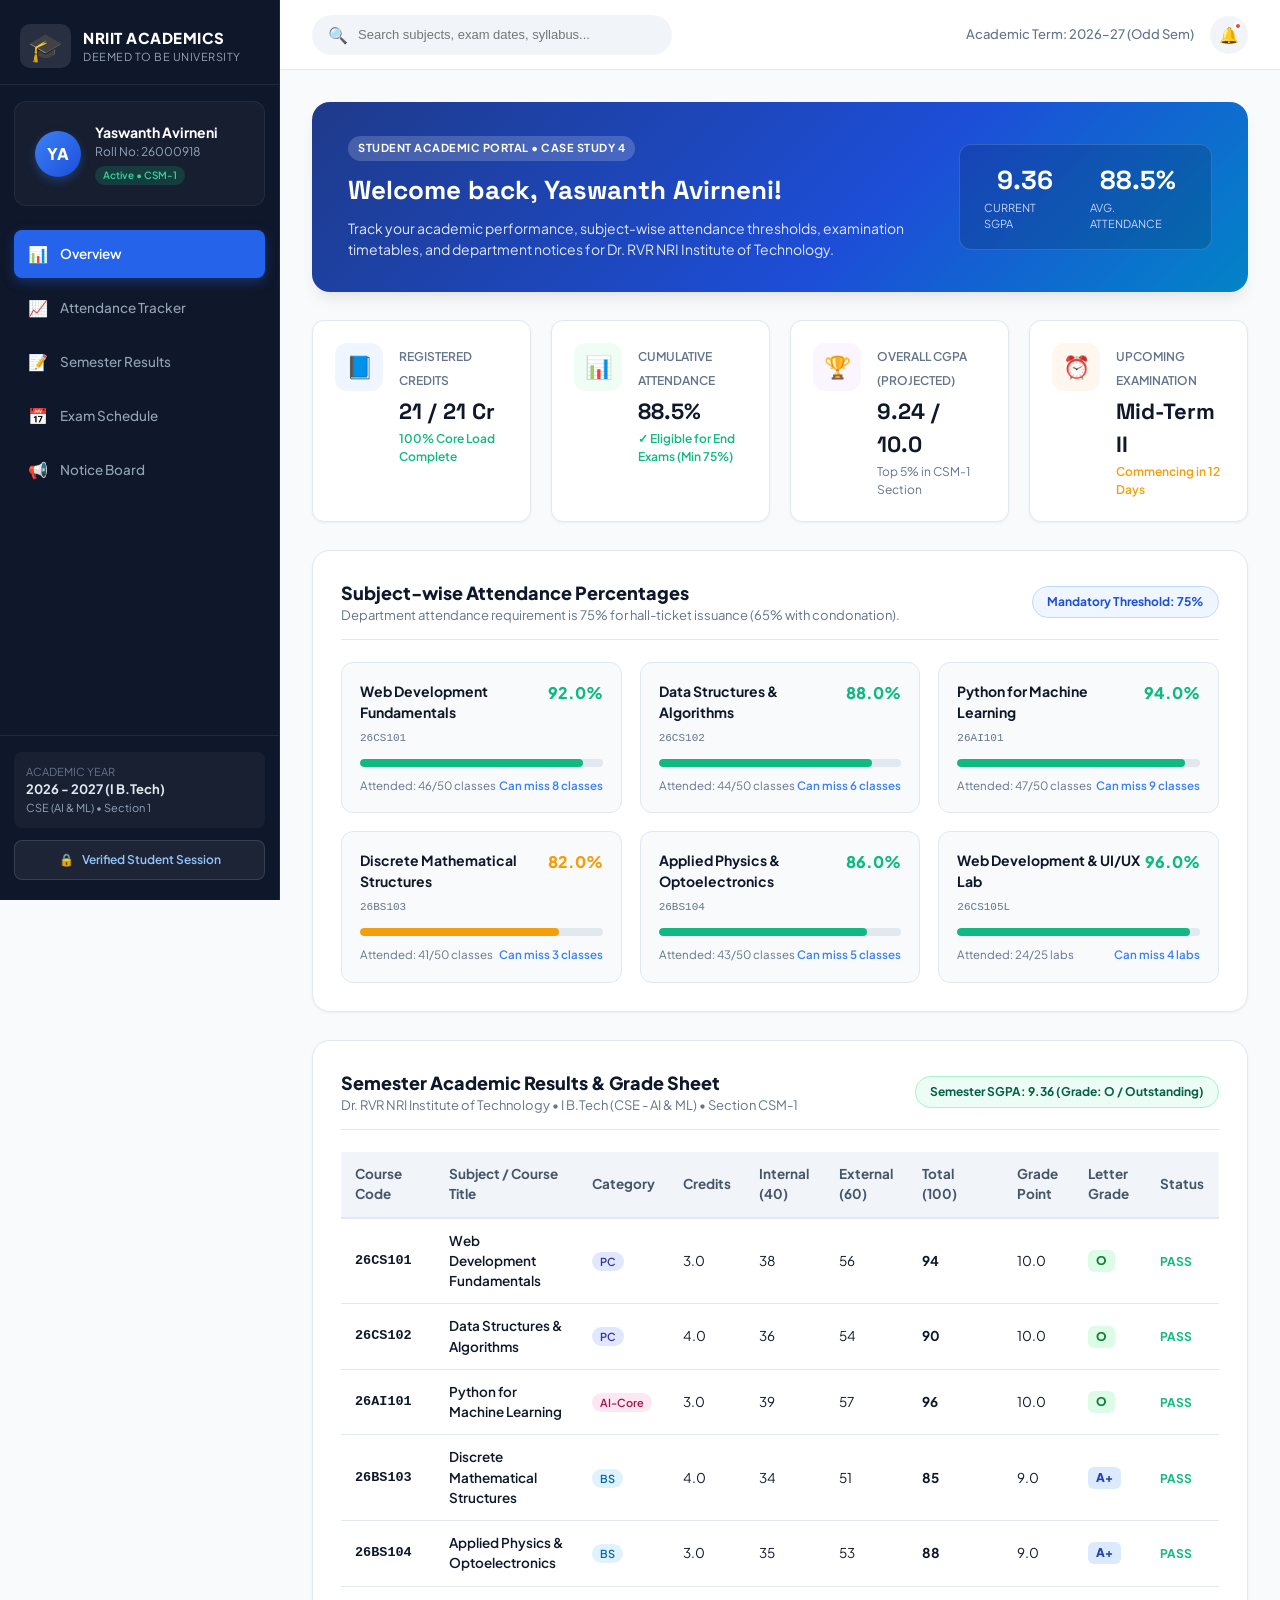
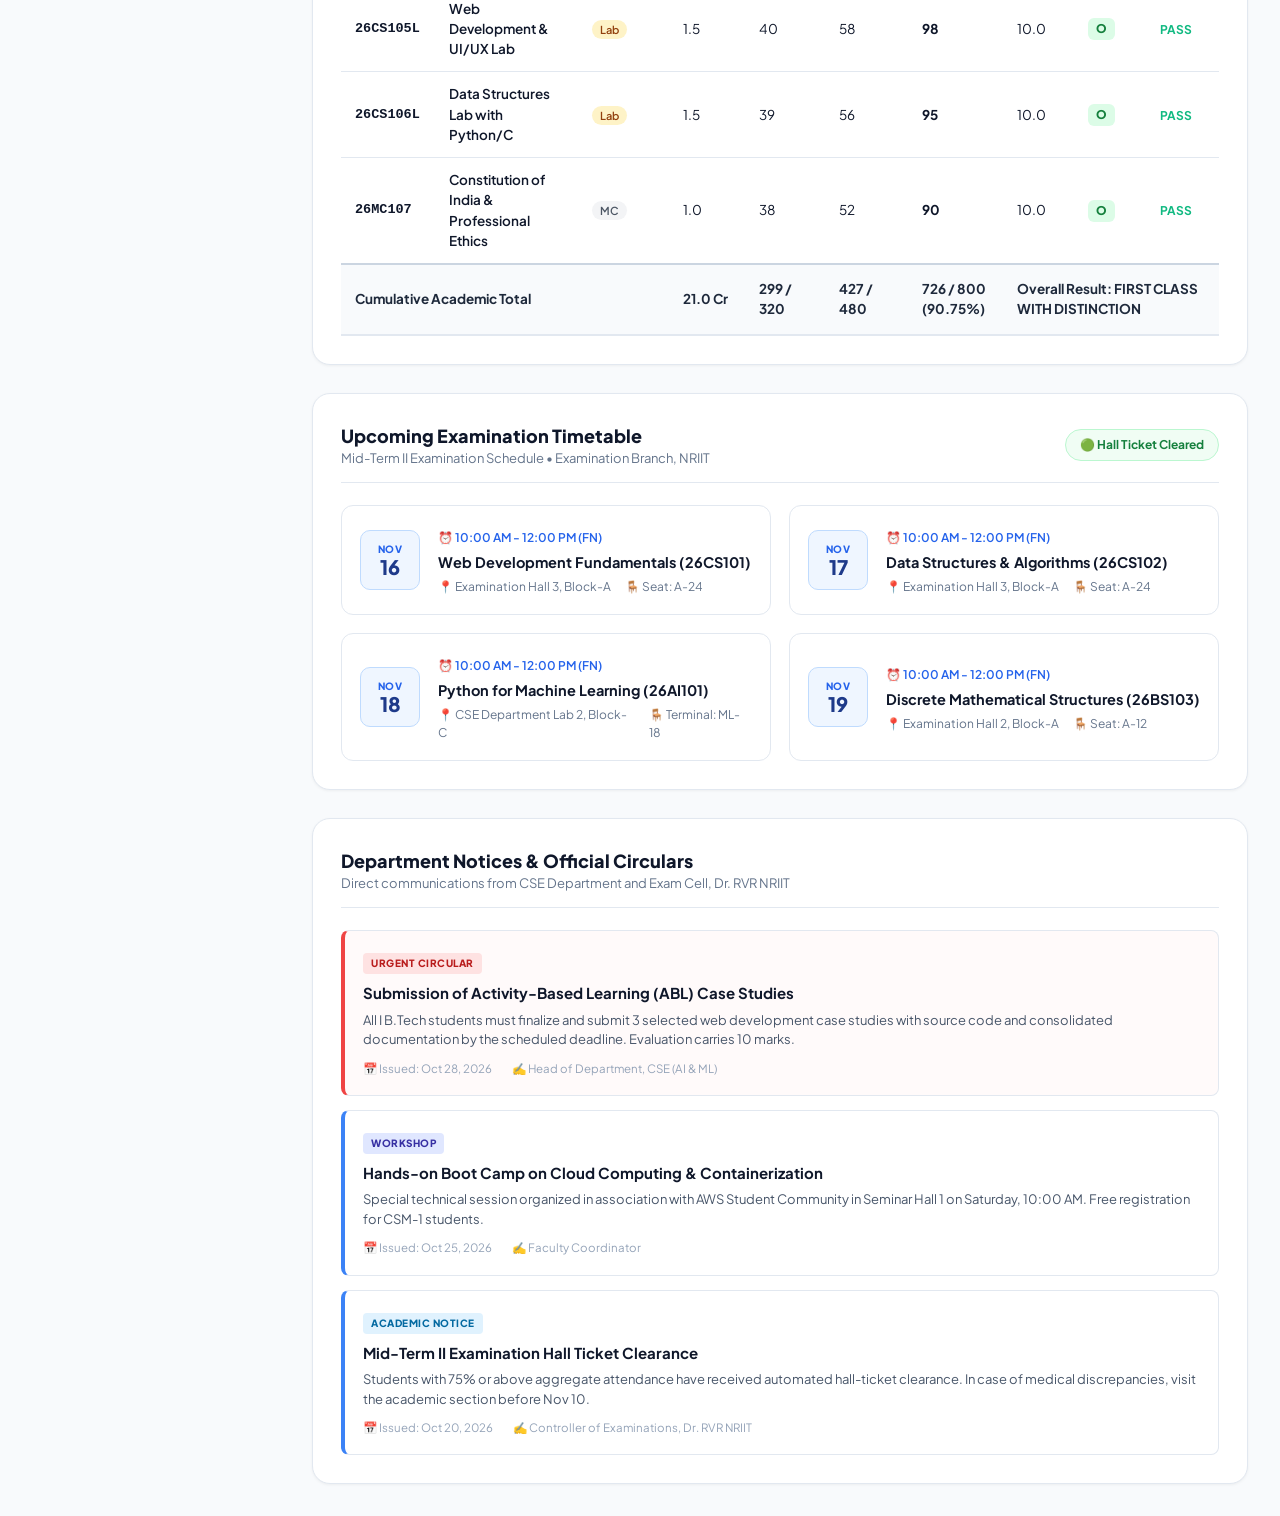
==== academic-dashboard/index.html @ 036560a7 "Complete Web Development ABL (Case Studies 4, 3, 11) in Pure HTML5 and CSS3 for Yaswanth Avirneni (2" ====
<!DOCTYPE html>
<html lang="en">
<head>
    <meta charset="UTF-8">
    <meta name="viewport" content="width=device-width, initial-scale=1.0">
    <title>Student Academic Dashboard - Dr. RVR NRIIT</title>
    <link rel="stylesheet" href="style.css">
    <link rel="preconnect" href="https://fonts.googleapis.com">
    <link rel="preconnect" href="https://fonts.gstatic.com" crossorigin>
    <link href="https://fonts.googleapis.com/css2?family=Plus+Jakarta+Sans:wght@400;500;600;700;800&family=Space+Grotesk:wght@600;700&display=swap" rel="stylesheet">
</head>
<body>
    <div class="app-layout">
        <!-- Sidebar Navigation -->
        <aside class="sidebar">
            <div class="sidebar-header">
                <div class="college-badge">
                    <span class="badge-icon">🎓</span>
                    <div>
                        <h2>NRIIT ACADEMICS</h2>
                        <p class="subtitle">Deemed to be University</p>
                    </div>
                </div>
            </div>

            <div class="user-profile-card">
                <div class="avatar">YA</div>
                <div class="user-meta">
                    <h3 class="student-name">Yaswanth Avirneni</h3>
                    <p class="roll-number">Roll No: 26000918</p>
                    <span class="status-pill">Active • CSM-1</span>
                </div>
            </div>

            <nav class="nav-menu">
                <a href="#overview" class="nav-item active" data-target="overview">
                    <span class="icon">📊</span> Overview
                </a>
                <a href="#attendance" class="nav-item" data-target="attendance">
                    <span class="icon">📈</span> Attendance Tracker
                </a>
                <a href="#results" class="nav-item" data-target="results">
                    <span class="icon">📝</span> Semester Results
                </a>
                <a href="#exams" class="nav-item" data-target="exams">
                    <span class="icon">📅</span> Exam Schedule
                </a>
                <a href="#announcements" class="nav-item" data-target="announcements">
                    <span class="icon">📢</span> Notice Board
                </a>
            </nav>

            <div class="sidebar-footer">
                <div class="academic-year-card">
                    <p class="label">Academic Year</p>
                    <p class="year">2026 - 2027 (I B.Tech)</p>
                    <p class="branch">CSE (AI & ML) • Section 1</p>
                </div>
                <div class="session-badge">
                    <span>🔒</span> Verified Student Session
                </div>
            </div>
        </aside>

        <!-- Main Content Area -->
        <main class="main-content">
            <!-- Top App Bar -->
            <header class="top-bar">
                <div class="search-box">
                    <span class="search-icon">🔍</span>
                    <input type="text" placeholder="Search subjects, exam dates, syllabus...">
                </div>
                <div class="top-bar-actions">
                    <div class="datetime-indicator">Academic Term: 2026–27 (Odd Sem)</div>
                    <div class="notification-trigger">
                        🔔<span class="notify-dot"></span>
                    </div>
                </div>
            </header>

            <div class="content-scrollable">
                <!-- Welcome Banner -->
                <section class="welcome-banner" id="overview">
                    <div class="banner-text">
                        <span class="tag">Student Academic Portal • Case Study 4</span>
                        <h1>Welcome back, Yaswanth Avirneni!</h1>
                        <p>Track your academic performance, subject-wise attendance thresholds, examination timetables, and department notices for Dr. RVR NRI Institute of Technology.</p>
                    </div>
                    <div class="banner-quick-info">
                        <div class="metric">
                            <span class="val">9.36</span>
                            <span class="lbl">Current SGPA</span>
                        </div>
                        <div class="metric">
                            <span class="val">88.5%</span>
                            <span class="lbl">Avg. Attendance</span>
                        </div>
                    </div>
                </section>

                <!-- Key Metrics Cards -->
                <section class="kpi-grid">
                    <div class="kpi-card">
                        <div class="kpi-icon blue">📘</div>
                        <div class="kpi-body">
                            <span class="kpi-label">Registered Credits</span>
                            <h3>21 / 21 Cr</h3>
                            <p class="kpi-sub positive">100% Core Load Complete</p>
                        </div>
                    </div>

                    <div class="kpi-card">
                        <div class="kpi-icon green">📊</div>
                        <div class="kpi-body">
                            <span class="kpi-label">Cumulative Attendance</span>
                            <h3>88.5%</h3>
                            <p class="kpi-sub positive">✓ Eligible for End Exams (Min 75%)</p>
                        </div>
                    </div>

                    <div class="kpi-card">
                        <div class="kpi-icon purple">🏆</div>
                        <div class="kpi-body">
                            <span class="kpi-label">Overall CGPA (Projected)</span>
                            <h3>9.24 / 10.0</h3>
                            <p class="kpi-sub">Top 5% in CSM-1 Section</p>
                        </div>
                    </div>

                    <div class="kpi-card">
                        <div class="kpi-icon orange">⏰</div>
                        <div class="kpi-body">
                            <span class="kpi-label">Upcoming Examination</span>
                            <h3>Mid-Term II</h3>
                            <p class="kpi-sub warning">Commencing in 12 Days</p>
                        </div>
                    </div>
                </section>

                <!-- Attendance Tracker Section -->
                <section class="dashboard-section" id="attendance">
                    <div class="section-header">
                        <div>
                            <h2>Subject-wise Attendance Percentages</h2>
                            <p class="section-desc">Department attendance requirement is 75% for hall-ticket issuance (65% with condonation).</p>
                        </div>
                        <span class="threshold-badge">Mandatory Threshold: 75%</span>
                    </div>

                    <div class="attendance-grid">
                        <div class="attendance-card">
                            <div class="subj-head">
                                <div>
                                    <h4>Web Development Fundamentals</h4>
                                    <span class="code">26CS101</span>
                                </div>
                                <span class="percentage safe">92.0%</span>
                            </div>
                            <div class="progress-bar-bg">
                                <div class="progress-fill safe" style="width: 92%;"></div>
                            </div>
                            <div class="stat-row">
                                <span>Attended: 46/50 classes</span>
                                <span class="classes-margin">Can miss 8 classes</span>
                            </div>
                        </div>

                        <div class="attendance-card">
                            <div class="subj-head">
                                <div>
                                    <h4>Data Structures & Algorithms</h4>
                                    <span class="code">26CS102</span>
                                </div>
                                <span class="percentage safe">88.0%</span>
                            </div>
                            <div class="progress-bar-bg">
                                <div class="progress-fill safe" style="width: 88%;"></div>
                            </div>
                            <div class="stat-row">
                                <span>Attended: 44/50 classes</span>
                                <span class="classes-margin">Can miss 6 classes</span>
                            </div>
                        </div>

                        <div class="attendance-card">
                            <div class="subj-head">
                                <div>
                                    <h4>Python for Machine Learning</h4>
                                    <span class="code">26AI101</span>
                                </div>
                                <span class="percentage safe">94.0%</span>
                            </div>
                            <div class="progress-bar-bg">
                                <div class="progress-fill safe" style="width: 94%;"></div>
                            </div>
                            <div class="stat-row">
                                <span>Attended: 47/50 classes</span>
                                <span class="classes-margin">Can miss 9 classes</span>
                            </div>
                        </div>

                        <div class="attendance-card">
                            <div class="subj-head">
                                <div>
                                    <h4>Discrete Mathematical Structures</h4>
                                    <span class="code">26BS103</span>
                                </div>
                                <span class="percentage warning">82.0%</span>
                            </div>
                            <div class="progress-bar-bg">
                                <div class="progress-fill warning" style="width: 82%;"></div>
                            </div>
                            <div class="stat-row">
                                <span>Attended: 41/50 classes</span>
                                <span class="classes-margin">Can miss 3 classes</span>
                            </div>
                        </div>

                        <div class="attendance-card">
                            <div class="subj-head">
                                <div>
                                    <h4>Applied Physics & Optoelectronics</h4>
                                    <span class="code">26BS104</span>
                                </div>
                                <span class="percentage safe">86.0%</span>
                            </div>
                            <div class="progress-bar-bg">
                                <div class="progress-fill safe" style="width: 86%;"></div>
                            </div>
                            <div class="stat-row">
                                <span>Attended: 43/50 classes</span>
                                <span class="classes-margin">Can miss 5 classes</span>
                            </div>
                        </div>

                        <div class="attendance-card">
                            <div class="subj-head">
                                <div>
                                    <h4>Web Development & UI/UX Lab</h4>
                                    <span class="code">26CS105L</span>
                                </div>
                                <span class="percentage safe">96.0%</span>
                            </div>
                            <div class="progress-bar-bg">
                                <div class="progress-fill safe" style="width: 96%;"></div>
                            </div>
                            <div class="stat-row">
                                <span>Attended: 24/25 labs</span>
                                <span class="classes-margin">Can miss 4 labs</span>
                            </div>
                        </div>
                    </div>
                </section>

                <!-- Semester Results Table Section -->
                <section class="dashboard-section" id="results">
                    <div class="section-header">
                        <div>
                            <h2>Semester Academic Results & Grade Sheet</h2>
                            <p class="section-desc">Dr. RVR NRI Institute of Technology • I B.Tech (CSE - AI & ML) • Section CSM-1</p>
                        </div>
                        <div class="sgpa-badge">
                            Semester SGPA: <strong>9.36</strong> (Grade: O / Outstanding)
                        </div>
                    </div>

                    <div class="table-container">
                        <table class="results-table">
                            <thead>
                                <tr>
                                    <th>Course Code</th>
                                    <th>Subject / Course Title</th>
                                    <th>Category</th>
                                    <th>Credits</th>
                                    <th>Internal (40)</th>
                                    <th>External (60)</th>
                                    <th>Total (100)</th>
                                    <th>Grade Point</th>
                                    <th>Letter Grade</th>
                                    <th>Status</th>
                                </tr>
                            </thead>
                            <tbody>
                                <tr>
                                    <td class="code-cell">26CS101</td>
                                    <td class="title-cell">Web Development Fundamentals</td>
                                    <td><span class="pill core">PC</span></td>
                                    <td>3.0</td>
                                    <td>38</td>
                                    <td>56</td>
                                    <td><strong>94</strong></td>
                                    <td>10.0</td>
                                    <td><span class="grade-pill grade-o">O</span></td>
                                    <td><span class="status-pass">PASS</span></td>
                                </tr>
                                <tr>
                                    <td class="code-cell">26CS102</td>
                                    <td class="title-cell">Data Structures & Algorithms</td>
                                    <td><span class="pill core">PC</span></td>
                                    <td>4.0</td>
                                    <td>36</td>
                                    <td>54</td>
                                    <td><strong>90</strong></td>
                                    <td>10.0</td>
                                    <td><span class="grade-pill grade-o">O</span></td>
                                    <td><span class="status-pass">PASS</span></td>
                                </tr>
                                <tr>
                                    <td class="code-cell">26AI101</td>
                                    <td class="title-cell">Python for Machine Learning</td>
                                    <td><span class="pill ai">AI-Core</span></td>
                                    <td>3.0</td>
                                    <td>39</td>
                                    <td>57</td>
                                    <td><strong>96</strong></td>
                                    <td>10.0</td>
                                    <td><span class="grade-pill grade-o">O</span></td>
                                    <td><span class="status-pass">PASS</span></td>
                                </tr>
                                <tr>
                                    <td class="code-cell">26BS103</td>
                                    <td class="title-cell">Discrete Mathematical Structures</td>
                                    <td><span class="pill bs">BS</span></td>
                                    <td>4.0</td>
                                    <td>34</td>
                                    <td>51</td>
                                    <td><strong>85</strong></td>
                                    <td>9.0</td>
                                    <td><span class="grade-pill grade-ap">A+</span></td>
                                    <td><span class="status-pass">PASS</span></td>
                                </tr>
                                <tr>
                                    <td class="code-cell">26BS104</td>
                                    <td class="title-cell">Applied Physics & Optoelectronics</td>
                                    <td><span class="pill bs">BS</span></td>
                                    <td>3.0</td>
                                    <td>35</td>
                                    <td>53</td>
                                    <td><strong>88</strong></td>
                                    <td>9.0</td>
                                    <td><span class="grade-pill grade-ap">A+</span></td>
                                    <td><span class="status-pass">PASS</span></td>
                                </tr>
                                <tr>
                                    <td class="code-cell">26CS105L</td>
                                    <td class="title-cell">Web Development & UI/UX Lab</td>
                                    <td><span class="pill lab">Lab</span></td>
                                    <td>1.5</td>
                                    <td>40</td>
                                    <td>58</td>
                                    <td><strong>98</strong></td>
                                    <td>10.0</td>
                                    <td><span class="grade-pill grade-o">O</span></td>
                                    <td><span class="status-pass">PASS</span></td>
                                </tr>
                                <tr>
                                    <td class="code-cell">26CS106L</td>
                                    <td class="title-cell">Data Structures Lab with Python/C</td>
                                    <td><span class="pill lab">Lab</span></td>
                                    <td>1.5</td>
                                    <td>39</td>
                                    <td>56</td>
                                    <td><strong>95</strong></td>
                                    <td>10.0</td>
                                    <td><span class="grade-pill grade-o">O</span></td>
                                    <td><span class="status-pass">PASS</span></td>
                                </tr>
                                <tr>
                                    <td class="code-cell">26MC107</td>
                                    <td class="title-cell">Constitution of India & Professional Ethics</td>
                                    <td><span class="pill mc">MC</span></td>
                                    <td>1.0</td>
                                    <td>38</td>
                                    <td>52</td>
                                    <td><strong>90</strong></td>
                                    <td>10.0</td>
                                    <td><span class="grade-pill grade-o">O</span></td>
                                    <td><span class="status-pass">PASS</span></td>
                                </tr>
                            </tbody>
                            <tfoot>
                                <tr>
                                    <th colspan="3">Cumulative Academic Total</th>
                                    <th>21.0 Cr</th>
                                    <th>299 / 320</th>
                                    <th>427 / 480</th>
                                    <th>726 / 800 (90.75%)</th>
                                    <th colspan="3">Overall Result: FIRST CLASS WITH DISTINCTION</th>
                                </tr>
                            </tfoot>
                        </table>
                    </div>
                </section>

                <!-- Examination Timetable Schedule -->
                <section class="dashboard-section" id="exams">
                    <div class="section-header">
                        <div>
                            <h2>Upcoming Examination Timetable</h2>
                            <p class="section-desc">Mid-Term II Examination Schedule • Examination Branch, NRIIT</p>
                        </div>
                        <span class="exam-status-badge">🟢 Hall Ticket Cleared</span>
                    </div>

                    <div class="exam-cards-grid">
                        <div class="exam-card">
                            <div class="exam-date-badge">
                                <span class="month">NOV</span>
                                <span class="day">16</span>
                            </div>
                            <div class="exam-details">
                                <span class="time-slot">⏰ 10:00 AM - 12:00 PM (FN)</span>
                                <h4>Web Development Fundamentals (26CS101)</h4>
                                <div class="exam-meta">
                                    <span>📍 Examination Hall 3, Block-A</span>
                                    <span>🪑 Seat: A-24</span>
                                </div>
                            </div>
                        </div>

                        <div class="exam-card">
                            <div class="exam-date-badge">
                                <span class="month">NOV</span>
                                <span class="day">17</span>
                            </div>
                            <div class="exam-details">
                                <span class="time-slot">⏰ 10:00 AM - 12:00 PM (FN)</span>
                                <h4>Data Structures & Algorithms (26CS102)</h4>
                                <div class="exam-meta">
                                    <span>📍 Examination Hall 3, Block-A</span>
                                    <span>🪑 Seat: A-24</span>
                                </div>
                            </div>
                        </div>

                        <div class="exam-card">
                            <div class="exam-date-badge">
                                <span class="month">NOV</span>
                                <span class="day">18</span>
                            </div>
                            <div class="exam-details">
                                <span class="time-slot">⏰ 10:00 AM - 12:00 PM (FN)</span>
                                <h4>Python for Machine Learning (26AI101)</h4>
                                <div class="exam-meta">
                                    <span>📍 CSE Department Lab 2, Block-C</span>
                                    <span>🪑 Terminal: ML-18</span>
                                </div>
                            </div>
                        </div>

                        <div class="exam-card">
                            <div class="exam-date-badge">
                                <span class="month">NOV</span>
                                <span class="day">19</span>
                            </div>
                            <div class="exam-details">
                                <span class="time-slot">⏰ 10:00 AM - 12:00 PM (FN)</span>
                                <h4>Discrete Mathematical Structures (26BS103)</h4>
                                <div class="exam-meta">
                                    <span>📍 Examination Hall 2, Block-A</span>
                                    <span>🪑 Seat: A-12</span>
                                </div>
                            </div>
                        </div>
                    </div>
                </section>

                <!-- Institutional Notice Board / Announcements -->
                <section class="dashboard-section" id="announcements">
                    <div class="section-header">
                        <div>
                            <h2>Department Notices & Official Circulars</h2>
                            <p class="section-desc">Direct communications from CSE Department and Exam Cell, Dr. RVR NRIIT</p>
                        </div>
                    </div>

                    <div class="announcements-container">
                        <article class="notice-card priority-high">
                            <div class="notice-badge urgent">URGENT CIRCULAR</div>
                            <h3>Submission of Activity-Based Learning (ABL) Case Studies</h3>
                            <p>All I B.Tech students must finalize and submit 3 selected web development case studies with source code and consolidated documentation by the scheduled deadline. Evaluation carries 10 marks.</p>
                            <div class="notice-meta">
                                <span>📅 Issued: Oct 28, 2026</span>
                                <span>✍️ Head of Department, CSE (AI & ML)</span>
                            </div>
                        </article>

                        <article class="notice-card">
                            <div class="notice-badge event">WORKSHOP</div>
                            <h3>Hands-on Boot Camp on Cloud Computing & Containerization</h3>
                            <p>Special technical session organized in association with AWS Student Community in Seminar Hall 1 on Saturday, 10:00 AM. Free registration for CSM-1 students.</p>
                            <div class="notice-meta">
                                <span>📅 Issued: Oct 25, 2026</span>
                                <span>✍️ Faculty Coordinator</span>
                            </div>
                        </article>

                        <article class="notice-card">
                            <div class="notice-badge academic">ACADEMIC NOTICE</div>
                            <h3>Mid-Term II Examination Hall Ticket Clearance</h3>
                            <p>Students with 75% or above aggregate attendance have received automated hall-ticket clearance. In case of medical discrepancies, visit the academic section before Nov 10.</p>
                            <div class="notice-meta">
                                <span>📅 Issued: Oct 20, 2026</span>
                                <span>✍️ Controller of Examinations, Dr. RVR NRIIT</span>
                            </div>
                        </article>
                    </div>
                </section>
            </div>
        </main>
    </div>
</body>
</html>
---- academic-dashboard/style.css ----
:root {
    --primary: #1e3a8a;
    --primary-light: #3b82f6;
    --primary-dark: #0f172a;
    --accent: #0284c7;
    --bg-page: #f8fafc;
    --bg-card: #ffffff;
    --text-main: #0f172a;
    --text-muted: #64748b;
    --text-light: #94a3b8;
    --border: #e2e8f0;
    --success: #10b981;
    --success-bg: #ecfdf5;
    --warning: #f59e0b;
    --warning-bg: #fffbeb;
    --danger: #ef4444;
    --sidebar-w: 280px;
    --radius-sm: 8px;
    --radius-md: 12px;
    --radius-lg: 18px;
    --shadow-sm: 0 1px 3px rgba(0,0,0,0.05);
    --shadow-md: 0 4px 6px -1px rgba(0,0,0,0.07), 0 2px 4px -2px rgba(0,0,0,0.05);
    --shadow-lg: 0 10px 15px -3px rgba(0,0,0,0.08), 0 4px 6px -4px rgba(0,0,0,0.04);
}

* {
    margin: 0;
    padding: 0;
    box-sizing: border-box;
}

html {
    scroll-behavior: smooth;
}

body {
    font-family: 'Plus Jakarta Sans', -apple-system, BlinkMacSystemFont, 'Segoe UI', Roboto, sans-serif;
    background-color: var(--bg-page);
    color: var(--text-main);
    line-height: 1.5;
    -webkit-font-smoothing: antialiased;
}

/* App Layout */
.app-layout {
    display: flex;
    min-height: 100vh;
}

/* Sidebar */
.sidebar {
    width: var(--sidebar-w);
    background: #0f172a;
    color: #ffffff;
    display: flex;
    flex-direction: column;
    position: fixed;
    top: 0;
    bottom: 0;
    left: 0;
    z-index: 100;
    overflow-y: auto;
    border-right: 1px solid #1e293b;
}

.sidebar-header {
    padding: 24px 20px 16px;
    border-bottom: 1px solid rgba(255,255,255,0.08);
}

.college-badge {
    display: flex;
    align-items: center;
    gap: 12px;
}

.badge-icon {
    font-size: 28px;
    background: rgba(255,255,255,0.1);
    padding: 8px;
    border-radius: 10px;
    line-height: 1;
}

.college-badge h2 {
    font-size: 15px;
    font-weight: 800;
    letter-spacing: 0.5px;
    color: #ffffff;
}

.college-badge .subtitle {
    font-size: 11px;
    color: #94a3b8;
    text-transform: uppercase;
    letter-spacing: 0.5px;
}

/* Profile in Sidebar */
.user-profile-card {
    padding: 20px;
    display: flex;
    align-items: center;
    gap: 14px;
    background: rgba(255,255,255,0.03);
    margin: 16px 14px;
    border-radius: var(--radius-md);
    border: 1px solid rgba(255,255,255,0.06);
}

.user-profile-card .avatar {
    width: 46px;
    height: 46px;
    border-radius: 50%;
    background: linear-gradient(135deg, #3b82f6, #1d4ed8);
    display: flex;
    align-items: center;
    justify-content: center;
    font-weight: 800;
    font-size: 16px;
    color: #ffffff;
    box-shadow: 0 4px 10px rgba(59,130,246,0.3);
}

.user-meta .student-name {
    font-size: 14px;
    font-weight: 700;
    color: #ffffff;
}

.user-meta .roll-number {
    font-size: 12px;
    color: #94a3b8;
}

.user-meta .status-pill {
    display: inline-block;
    margin-top: 4px;
    font-size: 10px;
    font-weight: 600;
    padding: 2px 8px;
    border-radius: 12px;
    background: rgba(16, 185, 129, 0.2);
    color: #34d399;
}

/* Nav Menu */
.nav-menu {
    display: flex;
    flex-direction: column;
    padding: 8px 14px;
    gap: 6px;
    flex-grow: 1;
}

.nav-item {
    display: flex;
    align-items: center;
    gap: 12px;
    padding: 12px 14px;
    color: #94a3b8;
    text-decoration: none;
    font-size: 13.5px;
    font-weight: 500;
    border-radius: var(--radius-sm);
    transition: all 0.2s ease;
}

.nav-item .icon {
    font-size: 16px;
}

.nav-item:hover {
    background: rgba(255,255,255,0.06);
    color: #ffffff;
}

.nav-item.active {
    background: #2563eb;
    color: #ffffff;
    font-weight: 600;
    box-shadow: 0 4px 12px rgba(37,99,235,0.35);
}

/* Sidebar Footer */
.sidebar-footer {
    padding: 16px 14px 20px;
    border-top: 1px solid rgba(255,255,255,0.08);
}

.academic-year-card {
    background: rgba(255,255,255,0.04);
    padding: 12px;
    border-radius: var(--radius-sm);
    margin-bottom: 12px;
}

.academic-year-card .label {
    font-size: 11px;
    color: #64748b;
    text-transform: uppercase;
}

.academic-year-card .year {
    font-size: 13px;
    font-weight: 700;
    color: #e2e8f0;
}

.academic-year-card .branch {
    font-size: 11px;
    color: #94a3b8;
}

.session-badge {
    width: 100%;
    padding: 10px;
    background: rgba(255,255,255,0.06);
    border: 1px solid rgba(255,255,255,0.12);
    color: #93c5fd;
    border-radius: var(--radius-sm);
    font-size: 12px;
    font-weight: 600;
    display: flex;
    align-items: center;
    justify-content: center;
    gap: 8px;
}

.logout-btn {
    width: 100%;
    padding: 10px;
    background: transparent;
    border: 1px solid rgba(255,255,255,0.15);
    color: #cbd5e1;
    border-radius: var(--radius-sm);
    font-size: 13px;
    font-weight: 600;
    cursor: pointer;
    display: flex;
    align-items: center;
    justify-content: center;
    gap: 8px;
    transition: all 0.2s;
}

.logout-btn:hover {
    background: rgba(239, 68, 68, 0.2);
    border-color: #ef4444;
    color: #fca5a5;
}

/* Main Content */
.main-content {
    margin-left: var(--sidebar-w);
    flex-grow: 1;
    min-height: 100vh;
    display: flex;
    flex-direction: column;
}

/* Top Bar */
.top-bar {
    height: 70px;
    background: #ffffff;
    border-bottom: 1px solid var(--border);
    display: flex;
    align-items: center;
    justify-content: space-between;
    padding: 0 32px;
    position: sticky;
    top: 0;
    z-index: 50;
}

.search-box {
    display: flex;
    align-items: center;
    gap: 10px;
    background: #f1f5f9;
    padding: 8px 16px;
    border-radius: 20px;
    width: 360px;
}

.search-box input {
    border: none;
    background: transparent;
    font-size: 13px;
    color: var(--text-main);
    outline: none;
    width: 100%;
}

.top-bar-actions {
    display: flex;
    align-items: center;
    gap: 16px;
}

.datetime-indicator {
    font-size: 13px;
    color: var(--text-muted);
    font-weight: 500;
}

.notification-trigger {
    background: #f1f5f9;
    border: none;
    width: 38px;
    height: 38px;
    border-radius: 50%;
    cursor: pointer;
    font-size: 16px;
    position: relative;
    display: flex;
    align-items: center;
    justify-content: center;
}

.notify-dot {
    position: absolute;
    top: 6px;
    right: 6px;
    width: 8px;
    height: 8px;
    background: var(--danger);
    border-radius: 50%;
    border: 2px solid #ffffff;
}

.print-btn {
    background: var(--primary);
    color: #ffffff;
    border: none;
    padding: 8px 16px;
    border-radius: 8px;
    font-size: 13px;
    font-weight: 600;
    cursor: pointer;
    transition: background 0.2s;
}

.print-btn:hover {
    background: #1d4ed8;
}

/* Content Body */
.content-scrollable {
    padding: 32px;
    display: flex;
    flex-direction: column;
    gap: 28px;
}

/* Welcome Banner */
.welcome-banner {
    background: linear-gradient(135deg, #1e3a8a 0%, #1d4ed8 60%, #0284c7 100%);
    color: #ffffff;
    border-radius: var(--radius-lg);
    padding: 32px 36px;
    display: flex;
    justify-content: space-between;
    align-items: center;
    box-shadow: var(--shadow-lg);
}

.welcome-banner .tag {
    display: inline-block;
    background: rgba(255,255,255,0.18);
    font-size: 11px;
    font-weight: 700;
    padding: 4px 10px;
    border-radius: 20px;
    letter-spacing: 0.5px;
    margin-bottom: 10px;
    text-transform: uppercase;
}

.welcome-banner h1 {
    font-size: 26px;
    font-weight: 800;
    margin-bottom: 8px;
    font-family: 'Space Grotesk', sans-serif;
}

.welcome-banner p {
    font-size: 14px;
    color: #e0e7ff;
    max-width: 620px;
}

.banner-quick-info {
    display: flex;
    gap: 24px;
    background: rgba(0,0,0,0.15);
    padding: 16px 24px;
    border-radius: var(--radius-md);
    border: 1px solid rgba(255,255,255,0.15);
}

.banner-quick-info .metric {
    display: flex;
    flex-direction: column;
    align-items: center;
}

.banner-quick-info .metric .val {
    font-size: 26px;
    font-weight: 800;
    font-family: 'Space Grotesk', sans-serif;
}

.banner-quick-info .metric .lbl {
    font-size: 11px;
    color: #c7d2fe;
    text-transform: uppercase;
}

/* KPI Grid */
.kpi-grid {
    display: grid;
    grid-template-columns: repeat(4, 1fr);
    gap: 20px;
}

.kpi-card {
    background: var(--bg-card);
    padding: 22px;
    border-radius: var(--radius-md);
    border: 1px solid var(--border);
    display: flex;
    align-items: flex-start;
    gap: 16px;
    box-shadow: var(--shadow-sm);
    transition: transform 0.2s, box-shadow 0.2s;
}

.kpi-card:hover {
    transform: translateY(-2px);
    box-shadow: var(--shadow-md);
}

.kpi-icon {
    width: 48px;
    height: 48px;
    border-radius: 12px;
    display: flex;
    align-items: center;
    justify-content: center;
    font-size: 22px;
    flex-shrink: 0;
}

.kpi-icon.blue { background: #eff6ff; }
.kpi-icon.green { background: #f0fdf4; }
.kpi-icon.purple { background: #faf5ff; }
.kpi-icon.orange { background: #fff7ed; }

.kpi-body .kpi-label {
    font-size: 12px;
    color: var(--text-muted);
    font-weight: 600;
    text-transform: uppercase;
}

.kpi-body h3 {
    font-size: 22px;
    font-weight: 800;
    margin: 4px 0 2px;
    font-family: 'Space Grotesk', sans-serif;
}

.kpi-body .kpi-sub {
    font-size: 12px;
    color: var(--text-muted);
}

.kpi-body .kpi-sub.positive {
    color: var(--success);
    font-weight: 600;
}

.kpi-body .kpi-sub.warning {
    color: var(--warning);
    font-weight: 600;
}

/* Section Header */
.dashboard-section {
    background: var(--bg-card);
    border-radius: var(--radius-lg);
    border: 1px solid var(--border);
    padding: 28px;
    box-shadow: var(--shadow-sm);
}

.section-header {
    display: flex;
    justify-content: space-between;
    align-items: center;
    margin-bottom: 22px;
    border-bottom: 1px solid var(--border);
    padding-bottom: 14px;
}

.section-header h2 {
    font-size: 18px;
    font-weight: 800;
    color: var(--text-main);
}

.section-header .section-desc {
    font-size: 13px;
    color: var(--text-muted);
}

.threshold-badge, .sgpa-badge, .exam-status-badge {
    padding: 6px 14px;
    border-radius: 20px;
    font-size: 12px;
    font-weight: 700;
}

.threshold-badge {
    background: #eff6ff;
    color: #1d4ed8;
    border: 1px solid #bfdbfe;
}

.sgpa-badge {
    background: #ecfdf5;
    color: #065f46;
    border: 1px solid #a7f3d0;
}

.exam-status-badge {
    background: #f0fdf4;
    color: #15803d;
    border: 1px solid #bbf7d0;
}

/* Attendance Grid */
.attendance-grid {
    display: grid;
    grid-template-columns: repeat(3, 1fr);
    gap: 18px;
}

.attendance-card {
    background: #f8fafc;
    border: 1px solid var(--border);
    border-radius: var(--radius-md);
    padding: 18px;
}

.attendance-card .subj-head {
    display: flex;
    justify-content: space-between;
    align-items: flex-start;
    margin-bottom: 12px;
}

.attendance-card h4 {
    font-size: 14px;
    font-weight: 700;
}

.attendance-card .code {
    font-size: 11px;
    color: var(--text-muted);
    font-family: monospace;
}

.attendance-card .percentage {
    font-size: 16px;
    font-weight: 800;
}

.attendance-card .percentage.safe { color: var(--success); }
.attendance-card .percentage.warning { color: var(--warning); }
.attendance-card .percentage.danger { color: var(--danger); }

.progress-bar-bg {
    width: 100%;
    height: 8px;
    background: #e2e8f0;
    border-radius: 4px;
    overflow: hidden;
    margin-bottom: 10px;
}

.progress-fill {
    height: 100%;
    border-radius: 4px;
    transition: width 0.6s ease;
}

.progress-fill.safe { background: var(--success); }
.progress-fill.warning { background: var(--warning); }
.progress-fill.danger { background: var(--danger); }

.attendance-card .stat-row {
    display: flex;
    justify-content: space-between;
    font-size: 11.5px;
    color: var(--text-muted);
}

.classes-margin {
    font-weight: 600;
    color: var(--primary-light);
}

/* Tables */
.table-container {
    overflow-x: auto;
}

.results-table {
    width: 100%;
    border-collapse: collapse;
    font-size: 13.5px;
}

.results-table th {
    background: #f1f5f9;
    text-align: left;
    padding: 12px 14px;
    font-weight: 700;
    color: #475569;
    border-bottom: 2px solid var(--border);
}

.results-table td {
    padding: 12px 14px;
    border-bottom: 1px solid var(--border);
    color: var(--text-main);
}

.results-table tbody tr:hover {
    background: #f8fafc;
}

.code-cell {
    font-family: monospace;
    font-weight: 600;
    color: var(--primary);
}

.title-cell {
    font-weight: 600;
}

.pill {
    font-size: 11px;
    padding: 3px 8px;
    border-radius: 12px;
    font-weight: 600;
}

.pill.core { background: #e0e7ff; color: #3730a3; }
.pill.ai { background: #fce7f3; color: #9d174d; }
.pill.bs { background: #e0f2fe; color: #0369a1; }
.pill.lab { background: #fef3c7; color: #92400e; }
.pill.mc { background: #f3f4f6; color: #4b5563; }

.grade-pill {
    display: inline-block;
    padding: 2px 8px;
    border-radius: 6px;
    font-weight: 800;
    font-size: 12px;
}

.grade-o { background: #dcfce7; color: #15803d; }
.grade-ap { background: #dbeafe; color: #1e40af; }

.status-pass {
    color: var(--success);
    font-weight: 700;
    font-size: 12px;
}

.results-table tfoot th {
    background: #f8fafc;
    border-top: 2px solid #cbd5e1;
    color: #1e293b;
    padding: 14px;
}

/* Exam Cards */
.exam-cards-grid {
    display: grid;
    grid-template-columns: repeat(2, 1fr);
    gap: 18px;
}

.exam-card {
    display: flex;
    align-items: center;
    gap: 18px;
    padding: 18px;
    border: 1px solid var(--border);
    border-radius: var(--radius-md);
    background: #ffffff;
    transition: all 0.2s;
}

.exam-card:hover {
    border-color: #93c5fd;
    box-shadow: var(--shadow-md);
}

.exam-date-badge {
    background: #eff6ff;
    border: 1px solid #bfdbfe;
    border-radius: 10px;
    width: 60px;
    height: 60px;
    display: flex;
    flex-direction: column;
    align-items: center;
    justify-content: center;
    flex-shrink: 0;
}

.exam-date-badge .month {
    font-size: 10px;
    font-weight: 800;
    color: #2563eb;
    letter-spacing: 0.5px;
}

.exam-date-badge .day {
    font-size: 20px;
    font-weight: 800;
    color: #1e3a8a;
    line-height: 1;
}

.exam-details h4 {
    font-size: 14.5px;
    font-weight: 700;
    margin: 4px 0;
}

.exam-details .time-slot {
    font-size: 12px;
    color: #2563eb;
    font-weight: 600;
}

.exam-meta {
    display: flex;
    gap: 14px;
    font-size: 12px;
    color: var(--text-muted);
}

/* Announcements */
.announcements-container {
    display: flex;
    flex-direction: column;
    gap: 14px;
}

.notice-card {
    border: 1px solid var(--border);
    border-left: 4px solid var(--primary-light);
    border-radius: var(--radius-sm);
    padding: 18px;
    background: #ffffff;
}

.notice-card.priority-high {
    border-left-color: var(--danger);
    background: #fffafa;
}

.notice-badge {
    display: inline-block;
    font-size: 10px;
    font-weight: 800;
    padding: 3px 8px;
    border-radius: 4px;
    letter-spacing: 0.5px;
    margin-bottom: 8px;
}

.notice-badge.urgent { background: #fee2e2; color: #b91c1c; }
.notice-badge.event { background: #e0e7ff; color: #3730a3; }
.notice-badge.academic { background: #e0f2fe; color: #0369a1; }

.notice-card h3 {
    font-size: 15px;
    font-weight: 700;
    margin-bottom: 6px;
}

.notice-card p {
    font-size: 13px;
    color: #475569;
    margin-bottom: 10px;
}

.notice-meta {
    display: flex;
    gap: 20px;
    font-size: 11.5px;
    color: #94a3b8;
}

/* Responsive */
@media (max-width: 1100px) {
    .kpi-grid { grid-template-columns: repeat(2, 1fr); }
    .attendance-grid { grid-template-columns: repeat(2, 1fr); }
    .exam-cards-grid { grid-template-columns: 1fr; }
}

@media (max-width: 768px) {
    .app-layout { flex-direction: column; }
    .sidebar { width: 100%; position: static; height: auto; }
    .main-content { margin-left: 0; }
    .attendance-grid { grid-template-columns: 1fr; }
    .kpi-grid { grid-template-columns: 1fr; }
    .welcome-banner { flex-direction: column; align-items: flex-start; gap: 16px; }
}
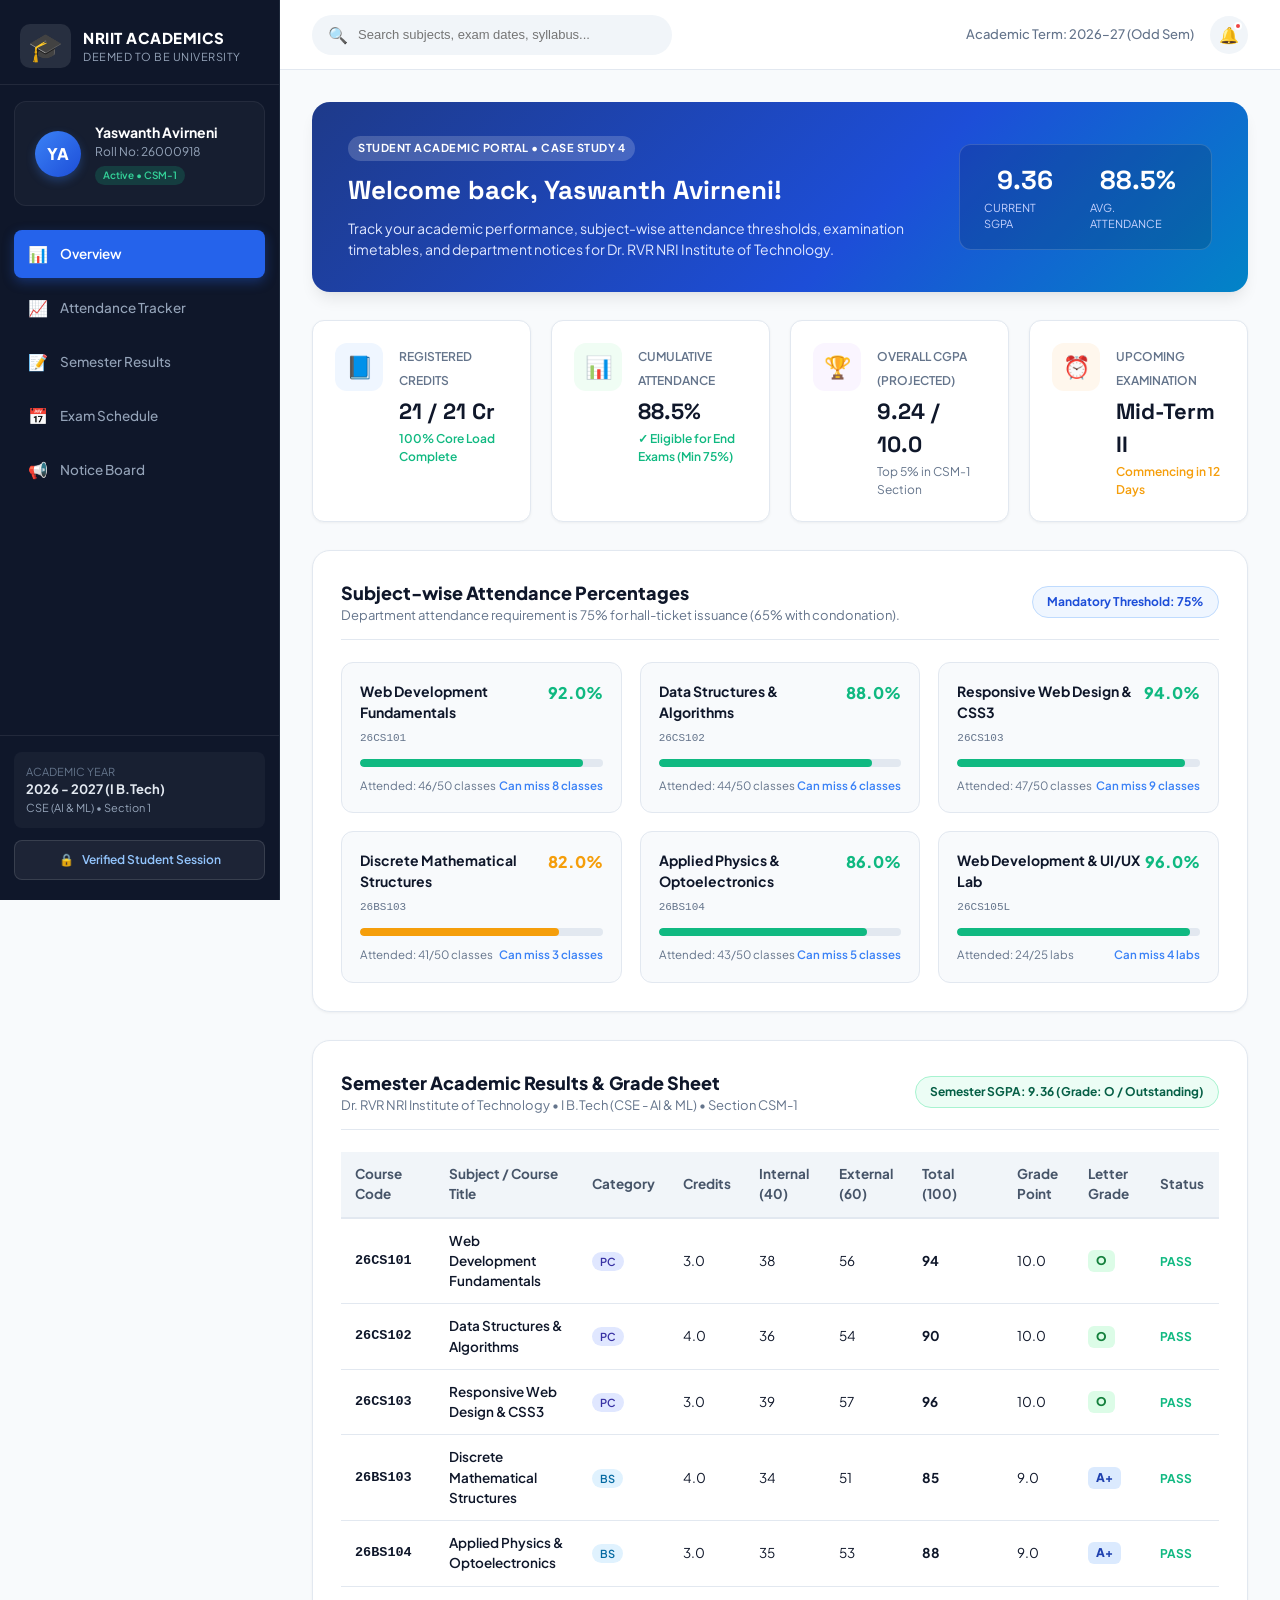
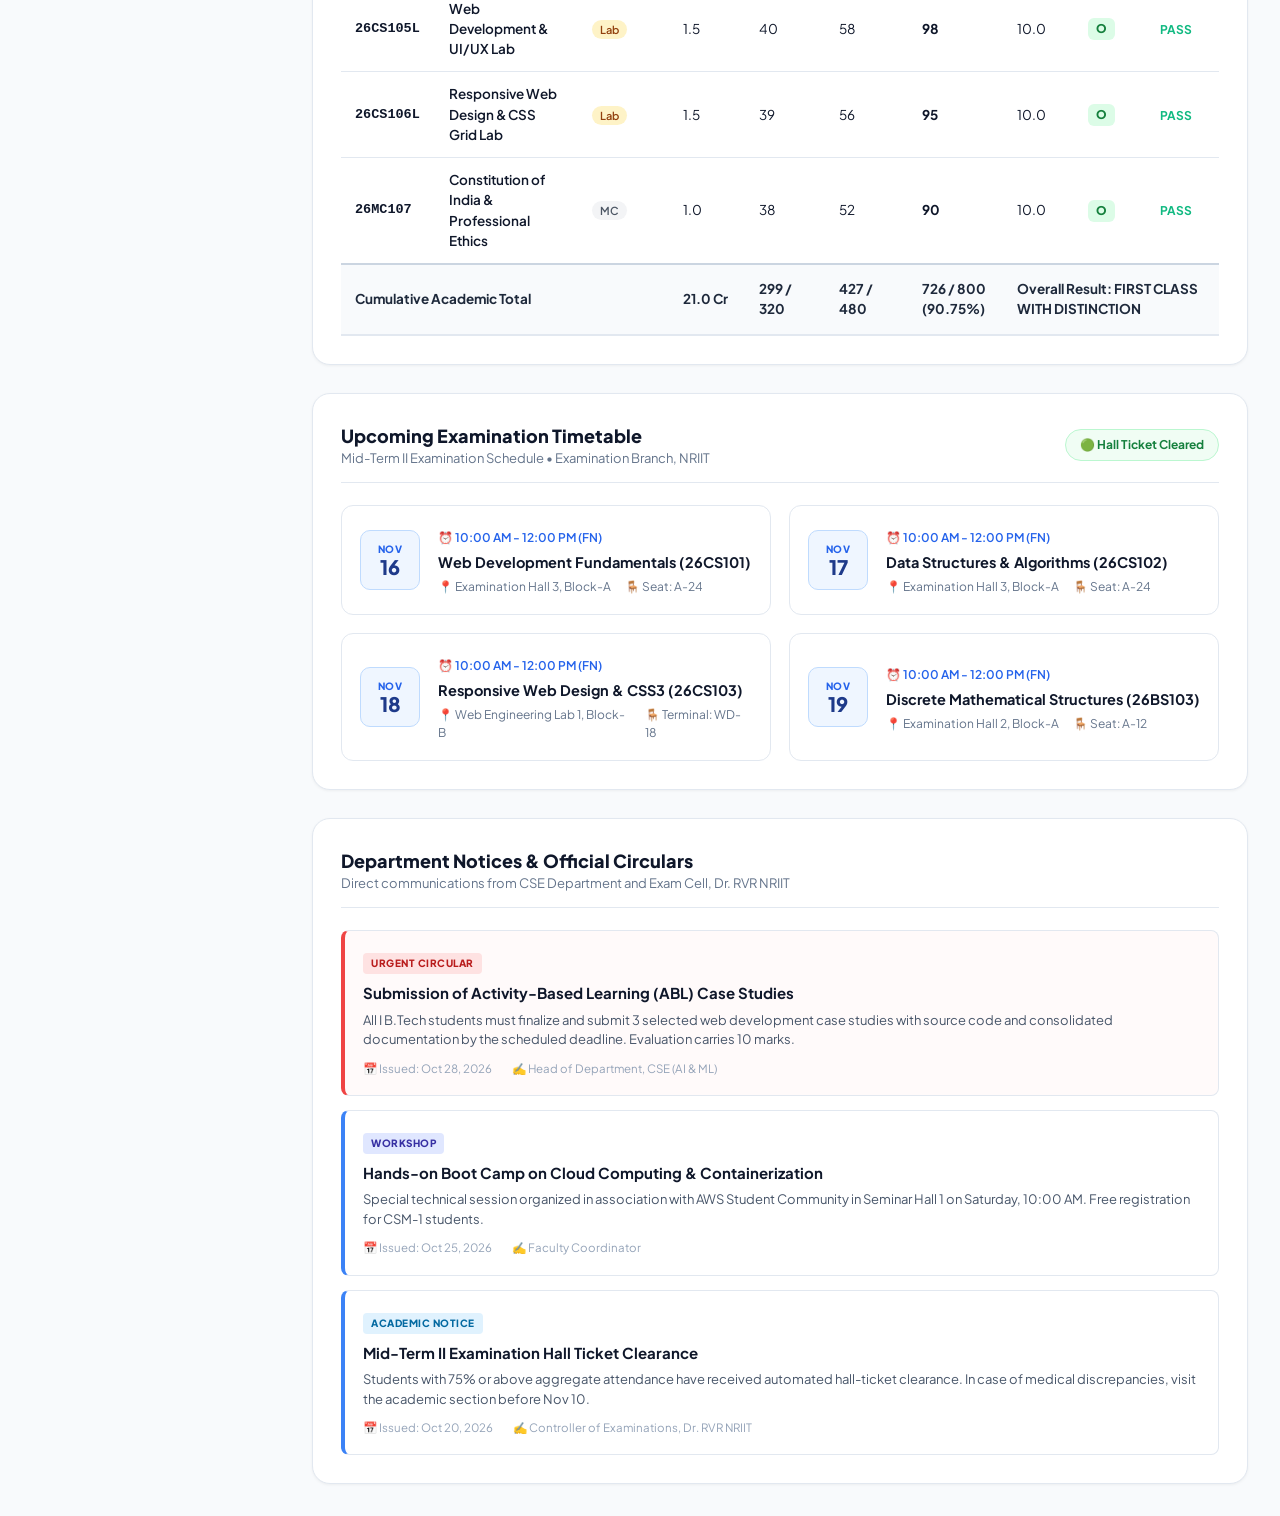
==== commit 567f8564: "Ensure 100% pure HTML and CSS only: remove Python scripts and align all course subjects with Web Dev" ====
--- a/academic-dashboard/index.html
+++ b/academic-dashboard/index.html
@@ -185,8 +185,8 @@
                         <div class="attendance-card">
                             <div class="subj-head">
                                 <div>
-                                    <h4>Python for Machine Learning</h4>
-                                    <span class="code">26AI101</span>
+                                    <h4>Responsive Web Design & CSS3</h4>
+                                    <span class="code">26CS103</span>
                                 </div>
                                 <span class="percentage safe">94.0%</span>
                             </div>
@@ -306,9 +306,9 @@
                                     <td><span class="status-pass">PASS</span></td>
                                 </tr>
                                 <tr>
-                                    <td class="code-cell">26AI101</td>
-                                    <td class="title-cell">Python for Machine Learning</td>
-                                    <td><span class="pill ai">AI-Core</span></td>
+                                    <td class="code-cell">26CS103</td>
+                                    <td class="title-cell">Responsive Web Design & CSS3</td>
+                                    <td><span class="pill core">PC</span></td>
                                     <td>3.0</td>
                                     <td>39</td>
                                     <td>57</td>
@@ -355,7 +355,7 @@
                                 </tr>
                                 <tr>
                                     <td class="code-cell">26CS106L</td>
-                                    <td class="title-cell">Data Structures Lab with Python/C</td>
+                                    <td class="title-cell">Responsive Web Design & CSS Grid Lab</td>
                                     <td><span class="pill lab">Lab</span></td>
                                     <td>1.5</td>
                                     <td>39</td>
@@ -440,10 +440,10 @@
                             </div>
                             <div class="exam-details">
                                 <span class="time-slot">⏰ 10:00 AM - 12:00 PM (FN)</span>
-                                <h4>Python for Machine Learning (26AI101)</h4>
+                                <h4>Responsive Web Design & CSS3 (26CS103)</h4>
                                 <div class="exam-meta">
-                                    <span>📍 CSE Department Lab 2, Block-C</span>
-                                    <span>🪑 Terminal: ML-18</span>
+                                    <span>📍 Web Engineering Lab 1, Block-B</span>
+                                    <span>🪑 Terminal: WD-18</span>
                                 </div>
                             </div>
                         </div>
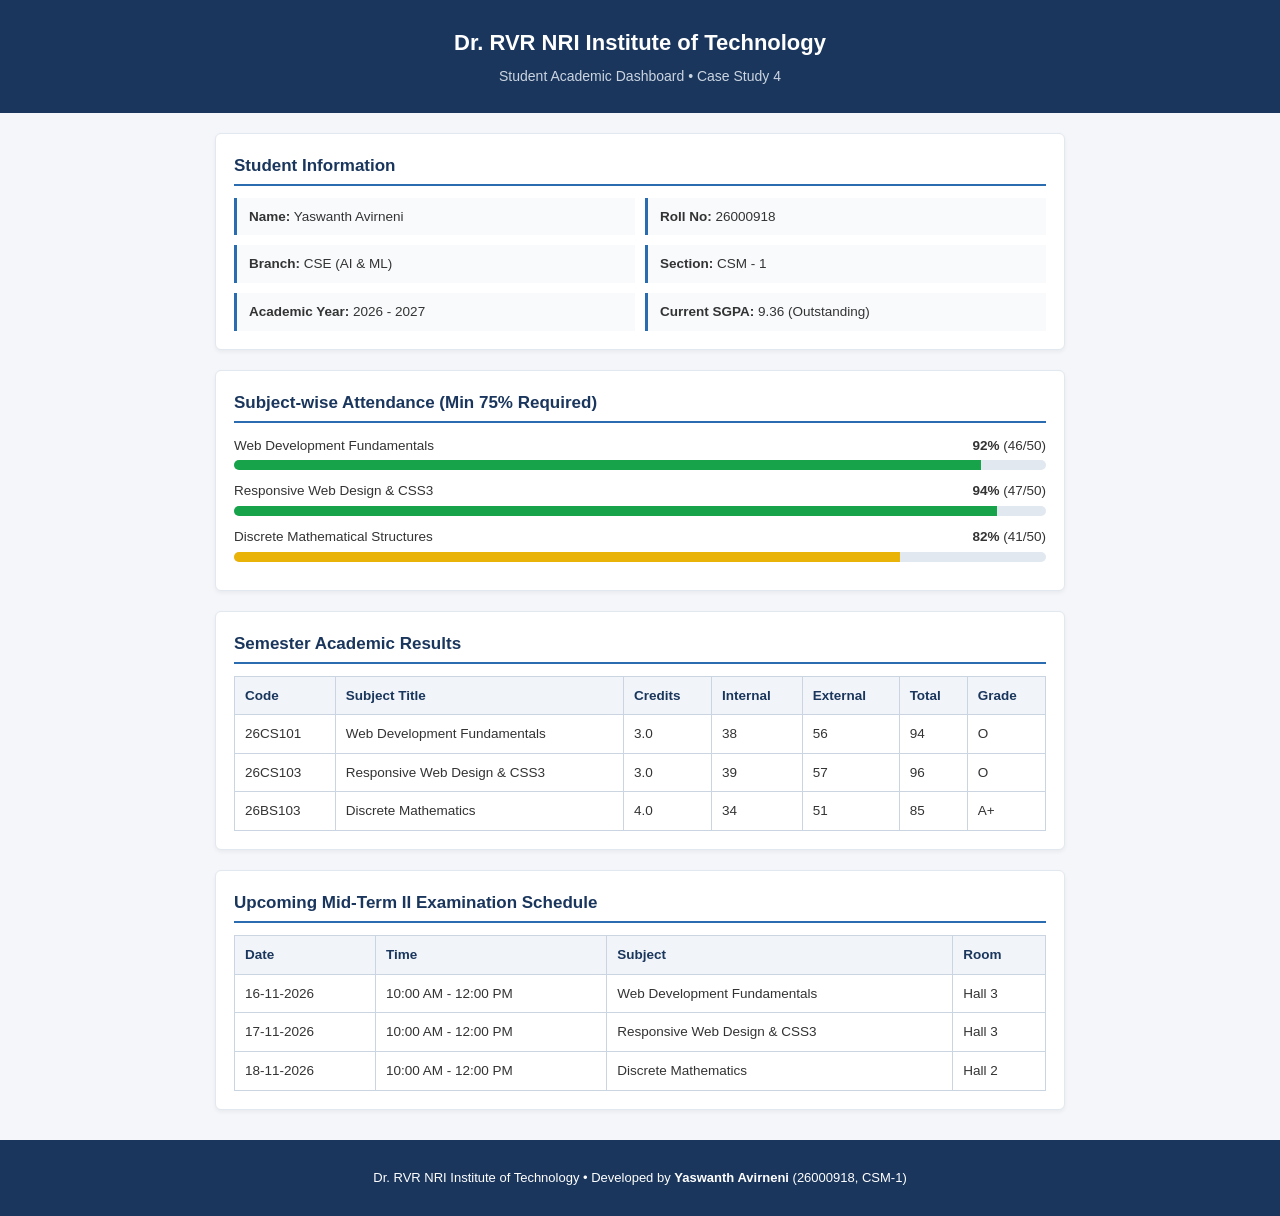
==== commit ff809158: "Simplify code: clean, normal student-level HTML and CSS with concise line counts" ====
--- a/academic-dashboard/index.html
+++ b/academic-dashboard/index.html
@@ -3,511 +3,136 @@
 <head>
     <meta charset="UTF-8">
     <meta name="viewport" content="width=device-width, initial-scale=1.0">
-    <title>Student Academic Dashboard - Dr. RVR NRIIT</title>
+    <title>Student Academic Dashboard</title>
     <link rel="stylesheet" href="style.css">
-    <link rel="preconnect" href="https://fonts.googleapis.com">
-    <link rel="preconnect" href="https://fonts.gstatic.com" crossorigin>
-    <link href="https://fonts.googleapis.com/css2?family=Plus+Jakarta+Sans:wght@400;500;600;700;800&family=Space+Grotesk:wght@600;700&display=swap" rel="stylesheet">
 </head>
 <body>
-    <div class="app-layout">
-        <!-- Sidebar Navigation -->
-        <aside class="sidebar">
-            <div class="sidebar-header">
-                <div class="college-badge">
-                    <span class="badge-icon">🎓</span>
-                    <div>
-                        <h2>NRIIT ACADEMICS</h2>
-                        <p class="subtitle">Deemed to be University</p>
-                    </div>
-                </div>
+    <header class="header">
+        <h1>Dr. RVR NRI Institute of Technology</h1>
+        <p>Student Academic Dashboard • Case Study 4</p>
+    </header>
+
+    <div class="container">
+        <!-- Student Details Card -->
+        <div class="card">
+            <h2>Student Information</h2>
+            <div class="info-grid">
+                <div><strong>Name:</strong> Yaswanth Avirneni</div>
+                <div><strong>Roll No:</strong> 26000918</div>
+                <div><strong>Branch:</strong> CSE (AI & ML)</div>
+                <div><strong>Section:</strong> CSM - 1</div>
+                <div><strong>Academic Year:</strong> 2026 - 2027</div>
+                <div><strong>Current SGPA:</strong> 9.36 (Outstanding)</div>
             </div>
+        </div>
 
-            <div class="user-profile-card">
-                <div class="avatar">YA</div>
-                <div class="user-meta">
-                    <h3 class="student-name">Yaswanth Avirneni</h3>
-                    <p class="roll-number">Roll No: 26000918</p>
-                    <span class="status-pill">Active • CSM-1</span>
-                </div>
+        <!-- Attendance Progress -->
+        <div class="card">
+            <h2>Subject-wise Attendance (Min 75% Required)</h2>
+            <div class="subject-row">
+                <span>Web Development Fundamentals</span>
+                <span><strong>92%</strong> (46/50)</span>
             </div>
+            <div class="progress-bar"><div class="progress-fill" style="width: 92%;"></div></div>
 
-            <nav class="nav-menu">
-                <a href="#overview" class="nav-item active" data-target="overview">
-                    <span class="icon">📊</span> Overview
-                </a>
-                <a href="#attendance" class="nav-item" data-target="attendance">
-                    <span class="icon">📈</span> Attendance Tracker
-                </a>
-                <a href="#results" class="nav-item" data-target="results">
-                    <span class="icon">📝</span> Semester Results
-                </a>
-                <a href="#exams" class="nav-item" data-target="exams">
-                    <span class="icon">📅</span> Exam Schedule
-                </a>
-                <a href="#announcements" class="nav-item" data-target="announcements">
-                    <span class="icon">📢</span> Notice Board
-                </a>
-            </nav>
+            <div class="subject-row">
+                <span>Responsive Web Design & CSS3</span>
+                <span><strong>94%</strong> (47/50)</span>
+            </div>
+            <div class="progress-bar"><div class="progress-fill" style="width: 94%;"></div></div>
 
-            <div class="sidebar-footer">
-                <div class="academic-year-card">
-                    <p class="label">Academic Year</p>
-                    <p class="year">2026 - 2027 (I B.Tech)</p>
-                    <p class="branch">CSE (AI & ML) • Section 1</p>
-                </div>
-                <div class="session-badge">
-                    <span>🔒</span> Verified Student Session
-                </div>
+            <div class="subject-row">
+                <span>Discrete Mathematical Structures</span>
+                <span><strong>82%</strong> (41/50)</span>
             </div>
-        </aside>
+            <div class="progress-bar"><div class="progress-fill warning" style="width: 82%;"></div></div>
+        </div>
 
-        <!-- Main Content Area -->
-        <main class="main-content">
-            <!-- Top App Bar -->
-            <header class="top-bar">
-                <div class="search-box">
-                    <span class="search-icon">🔍</span>
-                    <input type="text" placeholder="Search subjects, exam dates, syllabus...">
-                </div>
-                <div class="top-bar-actions">
-                    <div class="datetime-indicator">Academic Term: 2026–27 (Odd Sem)</div>
-                    <div class="notification-trigger">
-                        🔔<span class="notify-dot"></span>
-                    </div>
-                </div>
-            </header>
+        <!-- Semester Results Table -->
+        <div class="card">
+            <h2>Semester Academic Results</h2>
+            <table class="table">
+                <thead>
+                    <tr>
+                        <th>Code</th>
+                        <th>Subject Title</th>
+                        <th>Credits</th>
+                        <th>Internal</th>
+                        <th>External</th>
+                        <th>Total</th>
+                        <th>Grade</th>
+                    </tr>
+                </thead>
+                <tbody>
+                    <tr>
+                        <td>26CS101</td>
+                        <td>Web Development Fundamentals</td>
+                        <td>3.0</td>
+                        <td>38</td>
+                        <td>56</td>
+                        <td>94</td>
+                        <td>O</td>
+                    </tr>
+                    <tr>
+                        <td>26CS103</td>
+                        <td>Responsive Web Design & CSS3</td>
+                        <td>3.0</td>
+                        <td>39</td>
+                        <td>57</td>
+                        <td>96</td>
+                        <td>O</td>
+                    </tr>
+                    <tr>
+                        <td>26BS103</td>
+                        <td>Discrete Mathematics</td>
+                        <td>4.0</td>
+                        <td>34</td>
+                        <td>51</td>
+                        <td>85</td>
+                        <td>A+</td>
+                    </tr>
+                </tbody>
+            </table>
+        </div>
 
-            <div class="content-scrollable">
-                <!-- Welcome Banner -->
-                <section class="welcome-banner" id="overview">
-                    <div class="banner-text">
-                        <span class="tag">Student Academic Portal • Case Study 4</span>
-                        <h1>Welcome back, Yaswanth Avirneni!</h1>
-                        <p>Track your academic performance, subject-wise attendance thresholds, examination timetables, and department notices for Dr. RVR NRI Institute of Technology.</p>
-                    </div>
-                    <div class="banner-quick-info">
-                        <div class="metric">
-                            <span class="val">9.36</span>
-                            <span class="lbl">Current SGPA</span>
-                        </div>
-                        <div class="metric">
-                            <span class="val">88.5%</span>
-                            <span class="lbl">Avg. Attendance</span>
-                        </div>
-                    </div>
-                </section>
+        <!-- Exam Timetable -->
+        <div class="card">
+            <h2>Upcoming Mid-Term II Examination Schedule</h2>
+            <table class="table">
+                <thead>
+                    <tr>
+                        <th>Date</th>
+                        <th>Time</th>
+                        <th>Subject</th>
+                        <th>Room</th>
+                    </tr>
+                </thead>
+                <tbody>
+                    <tr>
+                        <td>16-11-2026</td>
+                        <td>10:00 AM - 12:00 PM</td>
+                        <td>Web Development Fundamentals</td>
+                        <td>Hall 3</td>
+                    </tr>
+                    <tr>
+                        <td>17-11-2026</td>
+                        <td>10:00 AM - 12:00 PM</td>
+                        <td>Responsive Web Design & CSS3</td>
+                        <td>Hall 3</td>
+                    </tr>
+                    <tr>
+                        <td>18-11-2026</td>
+                        <td>10:00 AM - 12:00 PM</td>
+                        <td>Discrete Mathematics</td>
+                        <td>Hall 2</td>
+                    </tr>
+                </tbody>
+            </table>
+        </div>
+    </div>
 
-                <!-- Key Metrics Cards -->
-                <section class="kpi-grid">
-                    <div class="kpi-card">
-                        <div class="kpi-icon blue">📘</div>
-                        <div class="kpi-body">
-                            <span class="kpi-label">Registered Credits</span>
-                            <h3>21 / 21 Cr</h3>
-                            <p class="kpi-sub positive">100% Core Load Complete</p>
-                        </div>
-                    </div>
-
-                    <div class="kpi-card">
-                        <div class="kpi-icon green">📊</div>
-                        <div class="kpi-body">
-                            <span class="kpi-label">Cumulative Attendance</span>
-                            <h3>88.5%</h3>
-                            <p class="kpi-sub positive">✓ Eligible for End Exams (Min 75%)</p>
-                        </div>
-                    </div>
-
-                    <div class="kpi-card">
-                        <div class="kpi-icon purple">🏆</div>
-                        <div class="kpi-body">
-                            <span class="kpi-label">Overall CGPA (Projected)</span>
-                            <h3>9.24 / 10.0</h3>
-                            <p class="kpi-sub">Top 5% in CSM-1 Section</p>
-                        </div>
-                    </div>
-
-                    <div class="kpi-card">
-                        <div class="kpi-icon orange">⏰</div>
-                        <div class="kpi-body">
-                            <span class="kpi-label">Upcoming Examination</span>
-                            <h3>Mid-Term II</h3>
-                            <p class="kpi-sub warning">Commencing in 12 Days</p>
-                        </div>
-                    </div>
-                </section>
-
-                <!-- Attendance Tracker Section -->
-                <section class="dashboard-section" id="attendance">
-                    <div class="section-header">
-                        <div>
-                            <h2>Subject-wise Attendance Percentages</h2>
-                            <p class="section-desc">Department attendance requirement is 75% for hall-ticket issuance (65% with condonation).</p>
-                        </div>
-                        <span class="threshold-badge">Mandatory Threshold: 75%</span>
-                    </div>
-
-                    <div class="attendance-grid">
-                        <div class="attendance-card">
-                            <div class="subj-head">
-                                <div>
-                                    <h4>Web Development Fundamentals</h4>
-                                    <span class="code">26CS101</span>
-                                </div>
-                                <span class="percentage safe">92.0%</span>
-                            </div>
-                            <div class="progress-bar-bg">
-                                <div class="progress-fill safe" style="width: 92%;"></div>
-                            </div>
-                            <div class="stat-row">
-                                <span>Attended: 46/50 classes</span>
-                                <span class="classes-margin">Can miss 8 classes</span>
-                            </div>
-                        </div>
-
-                        <div class="attendance-card">
-                            <div class="subj-head">
-                                <div>
-                                    <h4>Data Structures & Algorithms</h4>
-                                    <span class="code">26CS102</span>
-                                </div>
-                                <span class="percentage safe">88.0%</span>
-                            </div>
-                            <div class="progress-bar-bg">
-                                <div class="progress-fill safe" style="width: 88%;"></div>
-                            </div>
-                            <div class="stat-row">
-                                <span>Attended: 44/50 classes</span>
-                                <span class="classes-margin">Can miss 6 classes</span>
-                            </div>
-                        </div>
-
-                        <div class="attendance-card">
-                            <div class="subj-head">
-                                <div>
-                                    <h4>Responsive Web Design & CSS3</h4>
-                                    <span class="code">26CS103</span>
-                                </div>
-                                <span class="percentage safe">94.0%</span>
-                            </div>
-                            <div class="progress-bar-bg">
-                                <div class="progress-fill safe" style="width: 94%;"></div>
-                            </div>
-                            <div class="stat-row">
-                                <span>Attended: 47/50 classes</span>
-                                <span class="classes-margin">Can miss 9 classes</span>
-                            </div>
-                        </div>
-
-                        <div class="attendance-card">
-                            <div class="subj-head">
-                                <div>
-                                    <h4>Discrete Mathematical Structures</h4>
-                                    <span class="code">26BS103</span>
-                                </div>
-                                <span class="percentage warning">82.0%</span>
-                            </div>
-                            <div class="progress-bar-bg">
-                                <div class="progress-fill warning" style="width: 82%;"></div>
-                            </div>
-                            <div class="stat-row">
-                                <span>Attended: 41/50 classes</span>
-                                <span class="classes-margin">Can miss 3 classes</span>
-                            </div>
-                        </div>
-
-                        <div class="attendance-card">
-                            <div class="subj-head">
-                                <div>
-                                    <h4>Applied Physics & Optoelectronics</h4>
-                                    <span class="code">26BS104</span>
-                                </div>
-                                <span class="percentage safe">86.0%</span>
-                            </div>
-                            <div class="progress-bar-bg">
-                                <div class="progress-fill safe" style="width: 86%;"></div>
-                            </div>
-                            <div class="stat-row">
-                                <span>Attended: 43/50 classes</span>
-                                <span class="classes-margin">Can miss 5 classes</span>
-                            </div>
-                        </div>
-
-                        <div class="attendance-card">
-                            <div class="subj-head">
-                                <div>
-                                    <h4>Web Development & UI/UX Lab</h4>
-                                    <span class="code">26CS105L</span>
-                                </div>
-                                <span class="percentage safe">96.0%</span>
-                            </div>
-                            <div class="progress-bar-bg">
-                                <div class="progress-fill safe" style="width: 96%;"></div>
-                            </div>
-                            <div class="stat-row">
-                                <span>Attended: 24/25 labs</span>
-                                <span class="classes-margin">Can miss 4 labs</span>
-                            </div>
-                        </div>
-                    </div>
-                </section>
-
-                <!-- Semester Results Table Section -->
-                <section class="dashboard-section" id="results">
-                    <div class="section-header">
-                        <div>
-                            <h2>Semester Academic Results & Grade Sheet</h2>
-                            <p class="section-desc">Dr. RVR NRI Institute of Technology • I B.Tech (CSE - AI & ML) • Section CSM-1</p>
-                        </div>
-                        <div class="sgpa-badge">
-                            Semester SGPA: <strong>9.36</strong> (Grade: O / Outstanding)
-                        </div>
-                    </div>
-
-                    <div class="table-container">
-                        <table class="results-table">
-                            <thead>
-                                <tr>
-                                    <th>Course Code</th>
-                                    <th>Subject / Course Title</th>
-                                    <th>Category</th>
-                                    <th>Credits</th>
-                                    <th>Internal (40)</th>
-                                    <th>External (60)</th>
-                                    <th>Total (100)</th>
-                                    <th>Grade Point</th>
-                                    <th>Letter Grade</th>
-                                    <th>Status</th>
-                                </tr>
-                            </thead>
-                            <tbody>
-                                <tr>
-                                    <td class="code-cell">26CS101</td>
-                                    <td class="title-cell">Web Development Fundamentals</td>
-                                    <td><span class="pill core">PC</span></td>
-                                    <td>3.0</td>
-                                    <td>38</td>
-                                    <td>56</td>
-                                    <td><strong>94</strong></td>
-                                    <td>10.0</td>
-                                    <td><span class="grade-pill grade-o">O</span></td>
-                                    <td><span class="status-pass">PASS</span></td>
-                                </tr>
-                                <tr>
-                                    <td class="code-cell">26CS102</td>
-                                    <td class="title-cell">Data Structures & Algorithms</td>
-                                    <td><span class="pill core">PC</span></td>
-                                    <td>4.0</td>
-                                    <td>36</td>
-                                    <td>54</td>
-                                    <td><strong>90</strong></td>
-                                    <td>10.0</td>
-                                    <td><span class="grade-pill grade-o">O</span></td>
-                                    <td><span class="status-pass">PASS</span></td>
-                                </tr>
-                                <tr>
-                                    <td class="code-cell">26CS103</td>
-                                    <td class="title-cell">Responsive Web Design & CSS3</td>
-                                    <td><span class="pill core">PC</span></td>
-                                    <td>3.0</td>
-                                    <td>39</td>
-                                    <td>57</td>
-                                    <td><strong>96</strong></td>
-                                    <td>10.0</td>
-                                    <td><span class="grade-pill grade-o">O</span></td>
-                                    <td><span class="status-pass">PASS</span></td>
-                                </tr>
-                                <tr>
-                                    <td class="code-cell">26BS103</td>
-                                    <td class="title-cell">Discrete Mathematical Structures</td>
-                                    <td><span class="pill bs">BS</span></td>
-                                    <td>4.0</td>
-                                    <td>34</td>
-                                    <td>51</td>
-                                    <td><strong>85</strong></td>
-                                    <td>9.0</td>
-                                    <td><span class="grade-pill grade-ap">A+</span></td>
-                                    <td><span class="status-pass">PASS</span></td>
-                                </tr>
-                                <tr>
-                                    <td class="code-cell">26BS104</td>
-                                    <td class="title-cell">Applied Physics & Optoelectronics</td>
-                                    <td><span class="pill bs">BS</span></td>
-                                    <td>3.0</td>
-                                    <td>35</td>
-                                    <td>53</td>
-                                    <td><strong>88</strong></td>
-                                    <td>9.0</td>
-                                    <td><span class="grade-pill grade-ap">A+</span></td>
-                                    <td><span class="status-pass">PASS</span></td>
-                                </tr>
-                                <tr>
-                                    <td class="code-cell">26CS105L</td>
-                                    <td class="title-cell">Web Development & UI/UX Lab</td>
-                                    <td><span class="pill lab">Lab</span></td>
-                                    <td>1.5</td>
-                                    <td>40</td>
-                                    <td>58</td>
-                                    <td><strong>98</strong></td>
-                                    <td>10.0</td>
-                                    <td><span class="grade-pill grade-o">O</span></td>
-                                    <td><span class="status-pass">PASS</span></td>
-                                </tr>
-                                <tr>
-                                    <td class="code-cell">26CS106L</td>
-                                    <td class="title-cell">Responsive Web Design & CSS Grid Lab</td>
-                                    <td><span class="pill lab">Lab</span></td>
-                                    <td>1.5</td>
-                                    <td>39</td>
-                                    <td>56</td>
-                                    <td><strong>95</strong></td>
-                                    <td>10.0</td>
-                                    <td><span class="grade-pill grade-o">O</span></td>
-                                    <td><span class="status-pass">PASS</span></td>
-                                </tr>
-                                <tr>
-                                    <td class="code-cell">26MC107</td>
-                                    <td class="title-cell">Constitution of India & Professional Ethics</td>
-                                    <td><span class="pill mc">MC</span></td>
-                                    <td>1.0</td>
-                                    <td>38</td>
-                                    <td>52</td>
-                                    <td><strong>90</strong></td>
-                                    <td>10.0</td>
-                                    <td><span class="grade-pill grade-o">O</span></td>
-                                    <td><span class="status-pass">PASS</span></td>
-                                </tr>
-                            </tbody>
-                            <tfoot>
-                                <tr>
-                                    <th colspan="3">Cumulative Academic Total</th>
-                                    <th>21.0 Cr</th>
-                                    <th>299 / 320</th>
-                                    <th>427 / 480</th>
-                                    <th>726 / 800 (90.75%)</th>
-                                    <th colspan="3">Overall Result: FIRST CLASS WITH DISTINCTION</th>
-                                </tr>
-                            </tfoot>
-                        </table>
-                    </div>
-                </section>
-
-                <!-- Examination Timetable Schedule -->
-                <section class="dashboard-section" id="exams">
-                    <div class="section-header">
-                        <div>
-                            <h2>Upcoming Examination Timetable</h2>
-                            <p class="section-desc">Mid-Term II Examination Schedule • Examination Branch, NRIIT</p>
-                        </div>
-                        <span class="exam-status-badge">🟢 Hall Ticket Cleared</span>
-                    </div>
-
-                    <div class="exam-cards-grid">
-                        <div class="exam-card">
-                            <div class="exam-date-badge">
-                                <span class="month">NOV</span>
-                                <span class="day">16</span>
-                            </div>
-                            <div class="exam-details">
-                                <span class="time-slot">⏰ 10:00 AM - 12:00 PM (FN)</span>
-                                <h4>Web Development Fundamentals (26CS101)</h4>
-                                <div class="exam-meta">
-                                    <span>📍 Examination Hall 3, Block-A</span>
-                                    <span>🪑 Seat: A-24</span>
-                                </div>
-                            </div>
-                        </div>
-
-                        <div class="exam-card">
-                            <div class="exam-date-badge">
-                                <span class="month">NOV</span>
-                                <span class="day">17</span>
-                            </div>
-                            <div class="exam-details">
-                                <span class="time-slot">⏰ 10:00 AM - 12:00 PM (FN)</span>
-                                <h4>Data Structures & Algorithms (26CS102)</h4>
-                                <div class="exam-meta">
-                                    <span>📍 Examination Hall 3, Block-A</span>
-                                    <span>🪑 Seat: A-24</span>
-                                </div>
-                            </div>
-                        </div>
-
-                        <div class="exam-card">
-                            <div class="exam-date-badge">
-                                <span class="month">NOV</span>
-                                <span class="day">18</span>
-                            </div>
-                            <div class="exam-details">
-                                <span class="time-slot">⏰ 10:00 AM - 12:00 PM (FN)</span>
-                                <h4>Responsive Web Design & CSS3 (26CS103)</h4>
-                                <div class="exam-meta">
-                                    <span>📍 Web Engineering Lab 1, Block-B</span>
-                                    <span>🪑 Terminal: WD-18</span>
-                                </div>
-                            </div>
-                        </div>
-
-                        <div class="exam-card">
-                            <div class="exam-date-badge">
-                                <span class="month">NOV</span>
-                                <span class="day">19</span>
-                            </div>
-                            <div class="exam-details">
-                                <span class="time-slot">⏰ 10:00 AM - 12:00 PM (FN)</span>
-                                <h4>Discrete Mathematical Structures (26BS103)</h4>
-                                <div class="exam-meta">
-                                    <span>📍 Examination Hall 2, Block-A</span>
-                                    <span>🪑 Seat: A-12</span>
-                                </div>
-                            </div>
-                        </div>
-                    </div>
-                </section>
-
-                <!-- Institutional Notice Board / Announcements -->
-                <section class="dashboard-section" id="announcements">
-                    <div class="section-header">
-                        <div>
-                            <h2>Department Notices & Official Circulars</h2>
-                            <p class="section-desc">Direct communications from CSE Department and Exam Cell, Dr. RVR NRIIT</p>
-                        </div>
-                    </div>
-
-                    <div class="announcements-container">
-                        <article class="notice-card priority-high">
-                            <div class="notice-badge urgent">URGENT CIRCULAR</div>
-                            <h3>Submission of Activity-Based Learning (ABL) Case Studies</h3>
-                            <p>All I B.Tech students must finalize and submit 3 selected web development case studies with source code and consolidated documentation by the scheduled deadline. Evaluation carries 10 marks.</p>
-                            <div class="notice-meta">
-                                <span>📅 Issued: Oct 28, 2026</span>
-                                <span>✍️ Head of Department, CSE (AI & ML)</span>
-                            </div>
-                        </article>
-
-                        <article class="notice-card">
-                            <div class="notice-badge event">WORKSHOP</div>
-                            <h3>Hands-on Boot Camp on Cloud Computing & Containerization</h3>
-                            <p>Special technical session organized in association with AWS Student Community in Seminar Hall 1 on Saturday, 10:00 AM. Free registration for CSM-1 students.</p>
-                            <div class="notice-meta">
-                                <span>📅 Issued: Oct 25, 2026</span>
-                                <span>✍️ Faculty Coordinator</span>
-                            </div>
-                        </article>
-
-                        <article class="notice-card">
-                            <div class="notice-badge academic">ACADEMIC NOTICE</div>
-                            <h3>Mid-Term II Examination Hall Ticket Clearance</h3>
-                            <p>Students with 75% or above aggregate attendance have received automated hall-ticket clearance. In case of medical discrepancies, visit the academic section before Nov 10.</p>
-                            <div class="notice-meta">
-                                <span>📅 Issued: Oct 20, 2026</span>
-                                <span>✍️ Controller of Examinations, Dr. RVR NRIIT</span>
-                            </div>
-                        </article>
-                    </div>
-                </section>
-            </div>
-        </main>
-    </div>
+    <footer class="footer">
+        <p>Dr. RVR NRI Institute of Technology • Developed by <strong>Yaswanth Avirneni</strong> (26000918, CSM-1)</p>
+    </footer>
 </body>
 </html>
--- a/academic-dashboard/style.css
+++ b/academic-dashboard/style.css
@@ -1,828 +1,76 @@
-:root {
-    --primary: #1e3a8a;
-    --primary-light: #3b82f6;
-    --primary-dark: #0f172a;
-    --accent: #0284c7;
-    --bg-page: #f8fafc;
-    --bg-card: #ffffff;
-    --text-main: #0f172a;
-    --text-muted: #64748b;
-    --text-light: #94a3b8;
-    --border: #e2e8f0;
-    --success: #10b981;
-    --success-bg: #ecfdf5;
-    --warning: #f59e0b;
-    --warning-bg: #fffbeb;
-    --danger: #ef4444;
-    --sidebar-w: 280px;
-    --radius-sm: 8px;
-    --radius-md: 12px;
-    --radius-lg: 18px;
-    --shadow-sm: 0 1px 3px rgba(0,0,0,0.05);
-    --shadow-md: 0 4px 6px -1px rgba(0,0,0,0.07), 0 2px 4px -2px rgba(0,0,0,0.05);
-    --shadow-lg: 0 10px 15px -3px rgba(0,0,0,0.08), 0 4px 6px -4px rgba(0,0,0,0.04);
-}
-
-* {
+body {
+    font-family: Arial, sans-serif;
     margin: 0;
     padding: 0;
-    box-sizing: border-box;
+    background-color: #f4f6f9;
+    color: #333;
+    line-height: 1.6;
 }
-
-html {
-    scroll-behavior: smooth;
+.header {
+    background-color: #1a365d;
+    color: white;
+    padding: 25px 15px;
+    text-align: center;
 }
-
-body {
-    font-family: 'Plus Jakarta Sans', -apple-system, BlinkMacSystemFont, 'Segoe UI', Roboto, sans-serif;
-    background-color: var(--bg-page);
-    color: var(--text-main);
-    line-height: 1.5;
-    -webkit-font-smoothing: antialiased;
+.header h1 { margin: 0; font-size: 22px; }
+.header p { margin: 5px 0 0; color: #cbd5e1; font-size: 14px; }
+.container { max-width: 850px; margin: 20px auto; padding: 0 15px; }
+.card {
+    background-color: white;
+    padding: 18px;
+    margin-bottom: 20px;
+    border-radius: 6px;
+    border: 1px solid #e2e8f0;
+    box-shadow: 0 2px 4px rgba(0,0,0,0.05);
 }
-
-/* App Layout */
-.app-layout {
-    display: flex;
-    min-height: 100vh;
+.card h2 {
+    color: #1a365d;
+    font-size: 17px;
+    margin: 0 0 12px;
+    border-bottom: 2px solid #2b6cb0;
+    padding-bottom: 5px;
 }
-
-/* Sidebar */
-.sidebar {
-    width: var(--sidebar-w);
-    background: #0f172a;
-    color: #ffffff;
-    display: flex;
-    flex-direction: column;
-    position: fixed;
-    top: 0;
-    bottom: 0;
-    left: 0;
-    z-index: 100;
-    overflow-y: auto;
-    border-right: 1px solid #1e293b;
+.info-grid { display: flex; flex-wrap: wrap; gap: 10px; }
+.info-grid div {
+    flex: 1 1 45%;
+    background-color: #f8fafc;
+    padding: 8px 12px;
+    border-left: 3px solid #2b6cb0;
+    font-size: 13.5px;
 }
-
-.sidebar-header {
-    padding: 24px 20px 16px;
-    border-bottom: 1px solid rgba(255,255,255,0.08);
-}
-
-.college-badge {
-    display: flex;
-    align-items: center;
-    gap: 12px;
-}
-
-.badge-icon {
-    font-size: 28px;
-    background: rgba(255,255,255,0.1);
-    padding: 8px;
-    border-radius: 10px;
-    line-height: 1;
-}
-
-.college-badge h2 {
-    font-size: 15px;
-    font-weight: 800;
-    letter-spacing: 0.5px;
-    color: #ffffff;
-}
-
-.college-badge .subtitle {
-    font-size: 11px;
-    color: #94a3b8;
-    text-transform: uppercase;
-    letter-spacing: 0.5px;
-}
-
-/* Profile in Sidebar */
-.user-profile-card {
-    padding: 20px;
-    display: flex;
-    align-items: center;
-    gap: 14px;
-    background: rgba(255,255,255,0.03);
-    margin: 16px 14px;
-    border-radius: var(--radius-md);
-    border: 1px solid rgba(255,255,255,0.06);
-}
-
-.user-profile-card .avatar {
-    width: 46px;
-    height: 46px;
-    border-radius: 50%;
-    background: linear-gradient(135deg, #3b82f6, #1d4ed8);
-    display: flex;
-    align-items: center;
-    justify-content: center;
-    font-weight: 800;
-    font-size: 16px;
-    color: #ffffff;
-    box-shadow: 0 4px 10px rgba(59,130,246,0.3);
-}
-
-.user-meta .student-name {
-    font-size: 14px;
-    font-weight: 700;
-    color: #ffffff;
-}
-
-.user-meta .roll-number {
-    font-size: 12px;
-    color: #94a3b8;
-}
-
-.user-meta .status-pill {
-    display: inline-block;
-    margin-top: 4px;
-    font-size: 10px;
-    font-weight: 600;
-    padding: 2px 8px;
-    border-radius: 12px;
-    background: rgba(16, 185, 129, 0.2);
-    color: #34d399;
-}
-
-/* Nav Menu */
-.nav-menu {
-    display: flex;
-    flex-direction: column;
-    padding: 8px 14px;
-    gap: 6px;
-    flex-grow: 1;
-}
-
-.nav-item {
-    display: flex;
-    align-items: center;
-    gap: 12px;
-    padding: 12px 14px;
-    color: #94a3b8;
-    text-decoration: none;
-    font-size: 13.5px;
-    font-weight: 500;
-    border-radius: var(--radius-sm);
-    transition: all 0.2s ease;
-}
-
-.nav-item .icon {
-    font-size: 16px;
-}
-
-.nav-item:hover {
-    background: rgba(255,255,255,0.06);
-    color: #ffffff;
-}
-
-.nav-item.active {
-    background: #2563eb;
-    color: #ffffff;
-    font-weight: 600;
-    box-shadow: 0 4px 12px rgba(37,99,235,0.35);
-}
-
-/* Sidebar Footer */
-.sidebar-footer {
-    padding: 16px 14px 20px;
-    border-top: 1px solid rgba(255,255,255,0.08);
-}
-
-.academic-year-card {
-    background: rgba(255,255,255,0.04);
-    padding: 12px;
-    border-radius: var(--radius-sm);
-    margin-bottom: 12px;
-}
-
-.academic-year-card .label {
-    font-size: 11px;
-    color: #64748b;
-    text-transform: uppercase;
-}
-
-.academic-year-card .year {
-    font-size: 13px;
-    font-weight: 700;
-    color: #e2e8f0;
-}
-
-.academic-year-card .branch {
-    font-size: 11px;
-    color: #94a3b8;
-}
-
-.session-badge {
-    width: 100%;
-    padding: 10px;
-    background: rgba(255,255,255,0.06);
-    border: 1px solid rgba(255,255,255,0.12);
-    color: #93c5fd;
-    border-radius: var(--radius-sm);
-    font-size: 12px;
-    font-weight: 600;
-    display: flex;
-    align-items: center;
-    justify-content: center;
-    gap: 8px;
-}
-
-.logout-btn {
-    width: 100%;
-    padding: 10px;
-    background: transparent;
-    border: 1px solid rgba(255,255,255,0.15);
-    color: #cbd5e1;
-    border-radius: var(--radius-sm);
-    font-size: 13px;
-    font-weight: 600;
-    cursor: pointer;
-    display: flex;
-    align-items: center;
-    justify-content: center;
-    gap: 8px;
-    transition: all 0.2s;
-}
-
-.logout-btn:hover {
-    background: rgba(239, 68, 68, 0.2);
-    border-color: #ef4444;
-    color: #fca5a5;
-}
-
-/* Main Content */
-.main-content {
-    margin-left: var(--sidebar-w);
-    flex-grow: 1;
-    min-height: 100vh;
-    display: flex;
-    flex-direction: column;
-}
-
-/* Top Bar */
-.top-bar {
-    height: 70px;
-    background: #ffffff;
-    border-bottom: 1px solid var(--border);
-    display: flex;
-    align-items: center;
-    justify-content: space-between;
-    padding: 0 32px;
-    position: sticky;
-    top: 0;
-    z-index: 50;
-}
-
-.search-box {
-    display: flex;
-    align-items: center;
-    gap: 10px;
-    background: #f1f5f9;
-    padding: 8px 16px;
-    border-radius: 20px;
-    width: 360px;
-}
-
-.search-box input {
-    border: none;
-    background: transparent;
-    font-size: 13px;
-    color: var(--text-main);
-    outline: none;
-    width: 100%;
-}
-
-.top-bar-actions {
-    display: flex;
-    align-items: center;
-    gap: 16px;
-}
-
-.datetime-indicator {
-    font-size: 13px;
-    color: var(--text-muted);
-    font-weight: 500;
-}
-
-.notification-trigger {
-    background: #f1f5f9;
-    border: none;
-    width: 38px;
-    height: 38px;
-    border-radius: 50%;
-    cursor: pointer;
-    font-size: 16px;
-    position: relative;
-    display: flex;
-    align-items: center;
-    justify-content: center;
-}
-
-.notify-dot {
-    position: absolute;
-    top: 6px;
-    right: 6px;
-    width: 8px;
-    height: 8px;
-    background: var(--danger);
-    border-radius: 50%;
-    border: 2px solid #ffffff;
-}
-
-.print-btn {
-    background: var(--primary);
-    color: #ffffff;
-    border: none;
-    padding: 8px 16px;
-    border-radius: 8px;
-    font-size: 13px;
-    font-weight: 600;
-    cursor: pointer;
-    transition: background 0.2s;
-}
-
-.print-btn:hover {
-    background: #1d4ed8;
-}
-
-/* Content Body */
-.content-scrollable {
-    padding: 32px;
-    display: flex;
-    flex-direction: column;
-    gap: 28px;
-}
-
-/* Welcome Banner */
-.welcome-banner {
-    background: linear-gradient(135deg, #1e3a8a 0%, #1d4ed8 60%, #0284c7 100%);
-    color: #ffffff;
-    border-radius: var(--radius-lg);
-    padding: 32px 36px;
+.subject-row {
     display: flex;
     justify-content: space-between;
-    align-items: center;
-    box-shadow: var(--shadow-lg);
+    font-size: 13.5px;
+    margin: 10px 0 4px;
 }
-
-.welcome-banner .tag {
-    display: inline-block;
-    background: rgba(255,255,255,0.18);
-    font-size: 11px;
-    font-weight: 700;
-    padding: 4px 10px;
-    border-radius: 20px;
-    letter-spacing: 0.5px;
-    margin-bottom: 10px;
-    text-transform: uppercase;
-}
-
-.welcome-banner h1 {
-    font-size: 26px;
-    font-weight: 800;
-    margin-bottom: 8px;
-    font-family: 'Space Grotesk', sans-serif;
-}
-
-.welcome-banner p {
-    font-size: 14px;
-    color: #e0e7ff;
-    max-width: 620px;
-}
-
-.banner-quick-info {
-    display: flex;
-    gap: 24px;
-    background: rgba(0,0,0,0.15);
-    padding: 16px 24px;
-    border-radius: var(--radius-md);
-    border: 1px solid rgba(255,255,255,0.15);
-}
-
-.banner-quick-info .metric {
-    display: flex;
-    flex-direction: column;
-    align-items: center;
-}
-
-.banner-quick-info .metric .val {
-    font-size: 26px;
-    font-weight: 800;
-    font-family: 'Space Grotesk', sans-serif;
-}
-
-.banner-quick-info .metric .lbl {
-    font-size: 11px;
-    color: #c7d2fe;
-    text-transform: uppercase;
-}
-
-/* KPI Grid */
-.kpi-grid {
-    display: grid;
-    grid-template-columns: repeat(4, 1fr);
-    gap: 20px;
-}
-
-.kpi-card {
-    background: var(--bg-card);
-    padding: 22px;
-    border-radius: var(--radius-md);
-    border: 1px solid var(--border);
-    display: flex;
-    align-items: flex-start;
-    gap: 16px;
-    box-shadow: var(--shadow-sm);
-    transition: transform 0.2s, box-shadow 0.2s;
-}
-
-.kpi-card:hover {
-    transform: translateY(-2px);
-    box-shadow: var(--shadow-md);
-}
-
-.kpi-icon {
-    width: 48px;
-    height: 48px;
-    border-radius: 12px;
-    display: flex;
-    align-items: center;
-    justify-content: center;
-    font-size: 22px;
-    flex-shrink: 0;
-}
-
-.kpi-icon.blue { background: #eff6ff; }
-.kpi-icon.green { background: #f0fdf4; }
-.kpi-icon.purple { background: #faf5ff; }
-.kpi-icon.orange { background: #fff7ed; }
-
-.kpi-body .kpi-label {
-    font-size: 12px;
-    color: var(--text-muted);
-    font-weight: 600;
-    text-transform: uppercase;
-}
-
-.kpi-body h3 {
-    font-size: 22px;
-    font-weight: 800;
-    margin: 4px 0 2px;
-    font-family: 'Space Grotesk', sans-serif;
-}
-
-.kpi-body .kpi-sub {
-    font-size: 12px;
-    color: var(--text-muted);
-}
-
-.kpi-body .kpi-sub.positive {
-    color: var(--success);
-    font-weight: 600;
-}
-
-.kpi-body .kpi-sub.warning {
-    color: var(--warning);
-    font-weight: 600;
-}
-
-/* Section Header */
-.dashboard-section {
-    background: var(--bg-card);
-    border-radius: var(--radius-lg);
-    border: 1px solid var(--border);
-    padding: 28px;
-    box-shadow: var(--shadow-sm);
-}
-
-.section-header {
-    display: flex;
-    justify-content: space-between;
-    align-items: center;
-    margin-bottom: 22px;
-    border-bottom: 1px solid var(--border);
-    padding-bottom: 14px;
-}
-
-.section-header h2 {
-    font-size: 18px;
-    font-weight: 800;
-    color: var(--text-main);
-}
-
-.section-header .section-desc {
-    font-size: 13px;
-    color: var(--text-muted);
-}
-
-.threshold-badge, .sgpa-badge, .exam-status-badge {
-    padding: 6px 14px;
-    border-radius: 20px;
-    font-size: 12px;
-    font-weight: 700;
-}
-
-.threshold-badge {
-    background: #eff6ff;
-    color: #1d4ed8;
-    border: 1px solid #bfdbfe;
-}
-
-.sgpa-badge {
-    background: #ecfdf5;
-    color: #065f46;
-    border: 1px solid #a7f3d0;
-}
-
-.exam-status-badge {
-    background: #f0fdf4;
-    color: #15803d;
-    border: 1px solid #bbf7d0;
-}
-
-/* Attendance Grid */
-.attendance-grid {
-    display: grid;
-    grid-template-columns: repeat(3, 1fr);
-    gap: 18px;
-}
-
-.attendance-card {
-    background: #f8fafc;
-    border: 1px solid var(--border);
-    border-radius: var(--radius-md);
-    padding: 18px;
-}
-
-.attendance-card .subj-head {
-    display: flex;
-    justify-content: space-between;
-    align-items: flex-start;
-    margin-bottom: 12px;
-}
-
-.attendance-card h4 {
-    font-size: 14px;
-    font-weight: 700;
-}
-
-.attendance-card .code {
-    font-size: 11px;
-    color: var(--text-muted);
-    font-family: monospace;
-}
-
-.attendance-card .percentage {
-    font-size: 16px;
-    font-weight: 800;
-}
-
-.attendance-card .percentage.safe { color: var(--success); }
-.attendance-card .percentage.warning { color: var(--warning); }
-.attendance-card .percentage.danger { color: var(--danger); }
-
-.progress-bar-bg {
+.progress-bar {
     width: 100%;
-    height: 8px;
-    background: #e2e8f0;
-    border-radius: 4px;
+    height: 10px;
+    background-color: #e2e8f0;
+    border-radius: 5px;
     overflow: hidden;
     margin-bottom: 10px;
 }
-
-.progress-fill {
-    height: 100%;
-    border-radius: 4px;
-    transition: width 0.6s ease;
-}
-
-.progress-fill.safe { background: var(--success); }
-.progress-fill.warning { background: var(--warning); }
-.progress-fill.danger { background: var(--danger); }
-
-.attendance-card .stat-row {
-    display: flex;
-    justify-content: space-between;
-    font-size: 11.5px;
-    color: var(--text-muted);
-}
-
-.classes-margin {
-    font-weight: 600;
-    color: var(--primary-light);
-}
-
-/* Tables */
-.table-container {
-    overflow-x: auto;
-}
-
-.results-table {
+.progress-fill { height: 100%; background-color: #16a34a; }
+.progress-fill.warning { background-color: #eab308; }
+.table {
     width: 100%;
     border-collapse: collapse;
     font-size: 13.5px;
+    margin-top: 8px;
 }
-
-.results-table th {
-    background: #f1f5f9;
+.table th, .table td {
+    border: 1px solid #cbd5e1;
+    padding: 8px 10px;
     text-align: left;
-    padding: 12px 14px;
-    font-weight: 700;
-    color: #475569;
-    border-bottom: 2px solid var(--border);
 }
-
-.results-table td {
-    padding: 12px 14px;
-    border-bottom: 1px solid var(--border);
-    color: var(--text-main);
+.table th { background-color: #f1f5f9; color: #1a365d; }
+.footer {
+    background-color: #1a365d;
+    color: white;
+    text-align: center;
+    padding: 15px;
+    font-size: 13px;
+    margin-top: 30px;
 }
-
-.results-table tbody tr:hover {
-    background: #f8fafc;
-}
-
-.code-cell {
-    font-family: monospace;
-    font-weight: 600;
-    color: var(--primary);
-}
-
-.title-cell {
-    font-weight: 600;
-}
-
-.pill {
-    font-size: 11px;
-    padding: 3px 8px;
-    border-radius: 12px;
-    font-weight: 600;
-}
-
-.pill.core { background: #e0e7ff; color: #3730a3; }
-.pill.ai { background: #fce7f3; color: #9d174d; }
-.pill.bs { background: #e0f2fe; color: #0369a1; }
-.pill.lab { background: #fef3c7; color: #92400e; }
-.pill.mc { background: #f3f4f6; color: #4b5563; }
-
-.grade-pill {
-    display: inline-block;
-    padding: 2px 8px;
-    border-radius: 6px;
-    font-weight: 800;
-    font-size: 12px;
-}
-
-.grade-o { background: #dcfce7; color: #15803d; }
-.grade-ap { background: #dbeafe; color: #1e40af; }
-
-.status-pass {
-    color: var(--success);
-    font-weight: 700;
-    font-size: 12px;
-}
-
-.results-table tfoot th {
-    background: #f8fafc;
-    border-top: 2px solid #cbd5e1;
-    color: #1e293b;
-    padding: 14px;
-}
-
-/* Exam Cards */
-.exam-cards-grid {
-    display: grid;
-    grid-template-columns: repeat(2, 1fr);
-    gap: 18px;
-}
-
-.exam-card {
-    display: flex;
-    align-items: center;
-    gap: 18px;
-    padding: 18px;
-    border: 1px solid var(--border);
-    border-radius: var(--radius-md);
-    background: #ffffff;
-    transition: all 0.2s;
-}
-
-.exam-card:hover {
-    border-color: #93c5fd;
-    box-shadow: var(--shadow-md);
-}
-
-.exam-date-badge {
-    background: #eff6ff;
-    border: 1px solid #bfdbfe;
-    border-radius: 10px;
-    width: 60px;
-    height: 60px;
-    display: flex;
-    flex-direction: column;
-    align-items: center;
-    justify-content: center;
-    flex-shrink: 0;
-}
-
-.exam-date-badge .month {
-    font-size: 10px;
-    font-weight: 800;
-    color: #2563eb;
-    letter-spacing: 0.5px;
-}
-
-.exam-date-badge .day {
-    font-size: 20px;
-    font-weight: 800;
-    color: #1e3a8a;
-    line-height: 1;
-}
-
-.exam-details h4 {
-    font-size: 14.5px;
-    font-weight: 700;
-    margin: 4px 0;
-}
-
-.exam-details .time-slot {
-    font-size: 12px;
-    color: #2563eb;
-    font-weight: 600;
-}
-
-.exam-meta {
-    display: flex;
-    gap: 14px;
-    font-size: 12px;
-    color: var(--text-muted);
-}
-
-/* Announcements */
-.announcements-container {
-    display: flex;
-    flex-direction: column;
-    gap: 14px;
-}
-
-.notice-card {
-    border: 1px solid var(--border);
-    border-left: 4px solid var(--primary-light);
-    border-radius: var(--radius-sm);
-    padding: 18px;
-    background: #ffffff;
-}
-
-.notice-card.priority-high {
-    border-left-color: var(--danger);
-    background: #fffafa;
-}
-
-.notice-badge {
-    display: inline-block;
-    font-size: 10px;
-    font-weight: 800;
-    padding: 3px 8px;
-    border-radius: 4px;
-    letter-spacing: 0.5px;
-    margin-bottom: 8px;
-}
-
-.notice-badge.urgent { background: #fee2e2; color: #b91c1c; }
-.notice-badge.event { background: #e0e7ff; color: #3730a3; }
-.notice-badge.academic { background: #e0f2fe; color: #0369a1; }
-
-.notice-card h3 {
-    font-size: 15px;
-    font-weight: 700;
-    margin-bottom: 6px;
-}
-
-.notice-card p {
-    font-size: 13px;
-    color: #475569;
-    margin-bottom: 10px;
-}
-
-.notice-meta {
-    display: flex;
-    gap: 20px;
-    font-size: 11.5px;
-    color: #94a3b8;
-}
-
-/* Responsive */
-@media (max-width: 1100px) {
-    .kpi-grid { grid-template-columns: repeat(2, 1fr); }
-    .attendance-grid { grid-template-columns: repeat(2, 1fr); }
-    .exam-cards-grid { grid-template-columns: 1fr; }
-}
-
-@media (max-width: 768px) {
-    .app-layout { flex-direction: column; }
-    .sidebar { width: 100%; position: static; height: auto; }
-    .main-content { margin-left: 0; }
-    .attendance-grid { grid-template-columns: 1fr; }
-    .kpi-grid { grid-template-columns: 1fr; }
-    .welcome-banner { flex-direction: column; align-items: flex-start; gap: 16px; }
-}
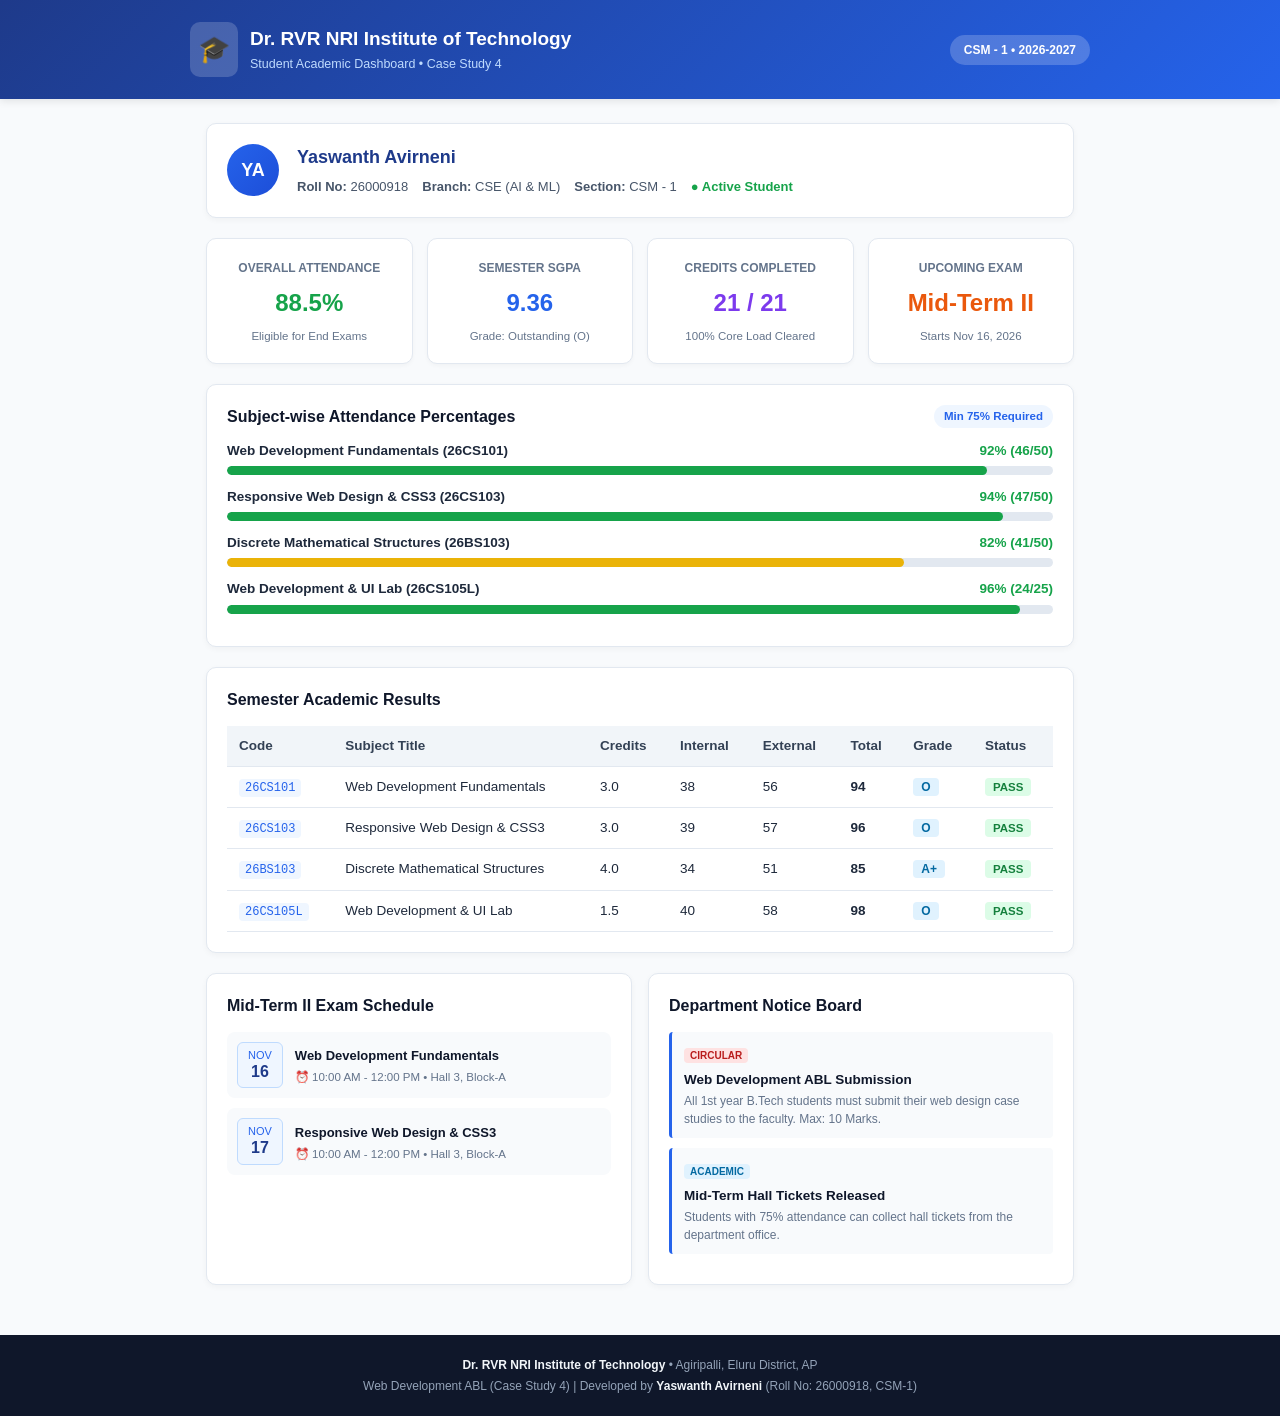
==== commit 16a57015: "Update styling across all 3 case studies to clean modern design" ====
--- a/academic-dashboard/index.html
+++ b/academic-dashboard/index.html
@@ -3,136 +3,202 @@
 <head>
     <meta charset="UTF-8">
     <meta name="viewport" content="width=device-width, initial-scale=1.0">
-    <title>Student Academic Dashboard</title>
+    <title>Student Academic Dashboard - Dr. RVR NRIIT</title>
     <link rel="stylesheet" href="style.css">
 </head>
 <body>
+    <!-- Top Header -->
     <header class="header">
-        <h1>Dr. RVR NRI Institute of Technology</h1>
-        <p>Student Academic Dashboard • Case Study 4</p>
+        <div class="header-inner">
+            <div class="brand">
+                <span class="logo-icon">🎓</span>
+                <div>
+                    <h1>Dr. RVR NRI Institute of Technology</h1>
+                    <p>Student Academic Dashboard • Case Study 4</p>
+                </div>
+            </div>
+            <div class="header-badge">CSM - 1 • 2026-2027</div>
+        </div>
     </header>
 
     <div class="container">
-        <!-- Student Details Card -->
+        <!-- Student Profile Card -->
+        <div class="card profile-card">
+            <div class="avatar">YA</div>
+            <div class="profile-info">
+                <h2>Yaswanth Avirneni</h2>
+                <div class="meta-row">
+                    <span><strong>Roll No:</strong> 26000918</span>
+                    <span><strong>Branch:</strong> CSE (AI & ML)</span>
+                    <span><strong>Section:</strong> CSM - 1</span>
+                    <span class="status-badge">● Active Student</span>
+                </div>
+            </div>
+        </div>
+
+        <!-- KPI Metrics Grid -->
+        <div class="metrics-grid">
+            <div class="metric-card">
+                <span class="m-label">Overall Attendance</span>
+                <div class="m-val green">88.5%</div>
+                <span class="m-sub">Eligible for End Exams</span>
+            </div>
+            <div class="metric-card">
+                <span class="m-label">Semester SGPA</span>
+                <div class="m-val blue">9.36</div>
+                <span class="m-sub">Grade: Outstanding (O)</span>
+            </div>
+            <div class="metric-card">
+                <span class="m-label">Credits Completed</span>
+                <div class="m-val purple">21 / 21</div>
+                <span class="m-sub">100% Core Load Cleared</span>
+            </div>
+            <div class="metric-card">
+                <span class="m-label">Upcoming Exam</span>
+                <div class="m-val orange">Mid-Term II</div>
+                <span class="m-sub">Starts Nov 16, 2026</span>
+            </div>
+        </div>
+
+        <!-- Subject Attendance Progress -->
         <div class="card">
-            <h2>Student Information</h2>
-            <div class="info-grid">
-                <div><strong>Name:</strong> Yaswanth Avirneni</div>
-                <div><strong>Roll No:</strong> 26000918</div>
-                <div><strong>Branch:</strong> CSE (AI & ML)</div>
-                <div><strong>Section:</strong> CSM - 1</div>
-                <div><strong>Academic Year:</strong> 2026 - 2027</div>
-                <div><strong>Current SGPA:</strong> 9.36 (Outstanding)</div>
-            </div>
-        </div>
-
-        <!-- Attendance Progress -->
-        <div class="card">
-            <h2>Subject-wise Attendance (Min 75% Required)</h2>
-            <div class="subject-row">
-                <span>Web Development Fundamentals</span>
-                <span><strong>92%</strong> (46/50)</span>
-            </div>
-            <div class="progress-bar"><div class="progress-fill" style="width: 92%;"></div></div>
-
-            <div class="subject-row">
-                <span>Responsive Web Design & CSS3</span>
-                <span><strong>94%</strong> (47/50)</span>
-            </div>
-            <div class="progress-bar"><div class="progress-fill" style="width: 94%;"></div></div>
-
-            <div class="subject-row">
-                <span>Discrete Mathematical Structures</span>
-                <span><strong>82%</strong> (41/50)</span>
-            </div>
-            <div class="progress-bar"><div class="progress-fill warning" style="width: 82%;"></div></div>
+            <div class="card-head">
+                <h2>Subject-wise Attendance Percentages</h2>
+                <span class="pill-note">Min 75% Required</span>
+            </div>
+            <div class="subject-item">
+                <div class="subj-meta">
+                    <span>Web Development Fundamentals (26CS101)</span>
+                    <span class="stat-pct">92% (46/50)</span>
+                </div>
+                <div class="progress-bar"><div class="fill green" style="width: 92%;"></div></div>
+            </div>
+            <div class="subject-item">
+                <div class="subj-meta">
+                    <span>Responsive Web Design & CSS3 (26CS103)</span>
+                    <span class="stat-pct">94% (47/50)</span>
+                </div>
+                <div class="progress-bar"><div class="fill green" style="width: 94%;"></div></div>
+            </div>
+            <div class="subject-item">
+                <div class="subj-meta">
+                    <span>Discrete Mathematical Structures (26BS103)</span>
+                    <span class="stat-pct">82% (41/50)</span>
+                </div>
+                <div class="progress-bar"><div class="fill yellow" style="width: 82%;"></div></div>
+            </div>
+            <div class="subject-item">
+                <div class="subj-meta">
+                    <span>Web Development & UI Lab (26CS105L)</span>
+                    <span class="stat-pct">96% (24/25)</span>
+                </div>
+                <div class="progress-bar"><div class="fill green" style="width: 96%;"></div></div>
+            </div>
         </div>
 
         <!-- Semester Results Table -->
         <div class="card">
             <h2>Semester Academic Results</h2>
-            <table class="table">
-                <thead>
-                    <tr>
-                        <th>Code</th>
-                        <th>Subject Title</th>
-                        <th>Credits</th>
-                        <th>Internal</th>
-                        <th>External</th>
-                        <th>Total</th>
-                        <th>Grade</th>
-                    </tr>
-                </thead>
-                <tbody>
-                    <tr>
-                        <td>26CS101</td>
-                        <td>Web Development Fundamentals</td>
-                        <td>3.0</td>
-                        <td>38</td>
-                        <td>56</td>
-                        <td>94</td>
-                        <td>O</td>
-                    </tr>
-                    <tr>
-                        <td>26CS103</td>
-                        <td>Responsive Web Design & CSS3</td>
-                        <td>3.0</td>
-                        <td>39</td>
-                        <td>57</td>
-                        <td>96</td>
-                        <td>O</td>
-                    </tr>
-                    <tr>
-                        <td>26BS103</td>
-                        <td>Discrete Mathematics</td>
-                        <td>4.0</td>
-                        <td>34</td>
-                        <td>51</td>
-                        <td>85</td>
-                        <td>A+</td>
-                    </tr>
-                </tbody>
-            </table>
-        </div>
-
-        <!-- Exam Timetable -->
-        <div class="card">
-            <h2>Upcoming Mid-Term II Examination Schedule</h2>
-            <table class="table">
-                <thead>
-                    <tr>
-                        <th>Date</th>
-                        <th>Time</th>
-                        <th>Subject</th>
-                        <th>Room</th>
-                    </tr>
-                </thead>
-                <tbody>
-                    <tr>
-                        <td>16-11-2026</td>
-                        <td>10:00 AM - 12:00 PM</td>
-                        <td>Web Development Fundamentals</td>
-                        <td>Hall 3</td>
-                    </tr>
-                    <tr>
-                        <td>17-11-2026</td>
-                        <td>10:00 AM - 12:00 PM</td>
-                        <td>Responsive Web Design & CSS3</td>
-                        <td>Hall 3</td>
-                    </tr>
-                    <tr>
-                        <td>18-11-2026</td>
-                        <td>10:00 AM - 12:00 PM</td>
-                        <td>Discrete Mathematics</td>
-                        <td>Hall 2</td>
-                    </tr>
-                </tbody>
-            </table>
+            <div class="table-wrap">
+                <table class="table">
+                    <thead>
+                        <tr>
+                            <th>Code</th>
+                            <th>Subject Title</th>
+                            <th>Credits</th>
+                            <th>Internal</th>
+                            <th>External</th>
+                            <th>Total</th>
+                            <th>Grade</th>
+                            <th>Status</th>
+                        </tr>
+                    </thead>
+                    <tbody>
+                        <tr>
+                            <td><code>26CS101</code></td>
+                            <td>Web Development Fundamentals</td>
+                            <td>3.0</td>
+                            <td>38</td>
+                            <td>56</td>
+                            <td><strong>94</strong></td>
+                            <td><span class="grade-tag">O</span></td>
+                            <td><span class="badge-pass">PASS</span></td>
+                        </tr>
+                        <tr>
+                            <td><code>26CS103</code></td>
+                            <td>Responsive Web Design & CSS3</td>
+                            <td>3.0</td>
+                            <td>39</td>
+                            <td>57</td>
+                            <td><strong>96</strong></td>
+                            <td><span class="grade-tag">O</span></td>
+                            <td><span class="badge-pass">PASS</span></td>
+                        </tr>
+                        <tr>
+                            <td><code>26BS103</code></td>
+                            <td>Discrete Mathematical Structures</td>
+                            <td>4.0</td>
+                            <td>34</td>
+                            <td>51</td>
+                            <td><strong>85</strong></td>
+                            <td><span class="grade-tag">A+</span></td>
+                            <td><span class="badge-pass">PASS</span></td>
+                        </tr>
+                        <tr>
+                            <td><code>26CS105L</code></td>
+                            <td>Web Development & UI Lab</td>
+                            <td>1.5</td>
+                            <td>40</td>
+                            <td>58</td>
+                            <td><strong>98</strong></td>
+                            <td><span class="grade-tag">O</span></td>
+                            <td><span class="badge-pass">PASS</span></td>
+                        </tr>
+                    </tbody>
+                </table>
+            </div>
+        </div>
+
+        <!-- Examination Schedule & Notices -->
+        <div class="grid-2">
+            <div class="card">
+                <h2>Mid-Term II Exam Schedule</h2>
+                <div class="exam-item">
+                    <div class="date-badge"><span>NOV</span><strong>16</strong></div>
+                    <div class="exam-info">
+                        <strong>Web Development Fundamentals</strong>
+                        <p>⏰ 10:00 AM - 12:00 PM • Hall 3, Block-A</p>
+                    </div>
+                </div>
+                <div class="exam-item">
+                    <div class="date-badge"><span>NOV</span><strong>17</strong></div>
+                    <div class="exam-info">
+                        <strong>Responsive Web Design & CSS3</strong>
+                        <p>⏰ 10:00 AM - 12:00 PM • Hall 3, Block-A</p>
+                    </div>
+                </div>
+            </div>
+
+            <div class="card">
+                <h2>Department Notice Board</h2>
+                <div class="notice-box">
+                    <span class="tag-urgent">CIRCULAR</span>
+                    <h3>Web Development ABL Submission</h3>
+                    <p>All 1st year B.Tech students must submit their web design case studies to the faculty. Max: 10 Marks.</p>
+                </div>
+                <div class="notice-box">
+                    <span class="tag-info">ACADEMIC</span>
+                    <h3>Mid-Term Hall Tickets Released</h3>
+                    <p>Students with 75% attendance can collect hall tickets from the department office.</p>
+                </div>
+            </div>
         </div>
     </div>
 
+    <!-- Footer -->
     <footer class="footer">
-        <p>Dr. RVR NRI Institute of Technology • Developed by <strong>Yaswanth Avirneni</strong> (26000918, CSM-1)</p>
+        <p><strong>Dr. RVR NRI Institute of Technology</strong> • Agiripalli, Eluru District, AP</p>
+        <p>Web Development ABL (Case Study 4) | Developed by <strong>Yaswanth Avirneni</strong> (Roll No: 26000918, CSM-1)</p>
     </footer>
 </body>
 </html>
--- a/academic-dashboard/style.css
+++ b/academic-dashboard/style.css
@@ -1,76 +1,287 @@
+* {
+    box-sizing: border-box;
+}
+
 body {
-    font-family: Arial, sans-serif;
+    font-family: -apple-system, BlinkMacSystemFont, "Segoe UI", Roboto, Helvetica, Arial, sans-serif;
     margin: 0;
     padding: 0;
-    background-color: #f4f6f9;
-    color: #333;
-    line-height: 1.6;
-}
+    background-color: #f8fafc;
+    color: #1e293b;
+    line-height: 1.5;
+}
+
+/* Header */
 .header {
-    background-color: #1a365d;
-    color: white;
-    padding: 25px 15px;
+    background: linear-gradient(135deg, #1e3a8a, #2563eb);
+    color: #ffffff;
+    padding: 22px 20px;
+    box-shadow: 0 2px 8px rgba(0, 0, 0, 0.1);
+}
+
+.header-inner {
+    max-width: 900px;
+    margin: 0 auto;
+    display: flex;
+    justify-content: space-between;
+    align-items: center;
+}
+
+.brand {
+    display: flex;
+    align-items: center;
+    gap: 12px;
+}
+
+.logo-icon {
+    font-size: 26px;
+    background: rgba(255, 255, 255, 0.18);
+    padding: 8px;
+    border-radius: 10px;
+}
+
+.brand h1 { margin: 0; font-size: 19px; font-weight: 700; }
+.brand p { margin: 2px 0 0; color: #bfdbfe; font-size: 12.5px; }
+
+.header-badge {
+    background: rgba(255, 255, 255, 0.2);
+    padding: 6px 14px;
+    border-radius: 20px;
+    font-size: 12px;
+    font-weight: 600;
+}
+
+/* Container */
+.container {
+    max-width: 900px;
+    margin: 24px auto;
+    padding: 0 16px;
+}
+
+/* Cards */
+.card {
+    background: #ffffff;
+    padding: 20px;
+    margin-bottom: 20px;
+    border-radius: 10px;
+    border: 1px solid #e2e8f0;
+    box-shadow: 0 2px 6px rgba(0, 0, 0, 0.04);
+}
+
+.card h2 {
+    color: #0f172a;
+    font-size: 16px;
+    margin: 0 0 14px;
+    font-weight: 700;
+}
+
+/* Profile Card */
+.profile-card {
+    display: flex;
+    align-items: center;
+    gap: 18px;
+}
+
+.avatar {
+    width: 52px;
+    height: 52px;
+    background: linear-gradient(135deg, #2563eb, #1d4ed8);
+    color: #ffffff;
+    font-size: 18px;
+    font-weight: bold;
+    border-radius: 50%;
+    display: flex;
+    align-items: center;
+    justify-content: center;
+    flex-shrink: 0;
+}
+
+.profile-info h2 { margin: 0 0 6px; font-size: 18px; color: #1e3a8a; }
+
+.meta-row {
+    display: flex;
+    gap: 14px;
+    flex-wrap: wrap;
+    font-size: 13px;
+    color: #475569;
+}
+
+.status-badge {
+    color: #16a34a;
+    font-weight: 600;
+}
+
+/* Metrics Grid */
+.metrics-grid {
+    display: grid;
+    grid-template-columns: repeat(auto-fit, minmax(180px, 1fr));
+    gap: 14px;
+    margin-bottom: 20px;
+}
+
+.metric-card {
+    background: #ffffff;
+    padding: 16px;
+    border-radius: 10px;
+    border: 1px solid #e2e8f0;
+    box-shadow: 0 2px 4px rgba(0, 0, 0, 0.03);
     text-align: center;
 }
-.header h1 { margin: 0; font-size: 22px; }
-.header p { margin: 5px 0 0; color: #cbd5e1; font-size: 14px; }
-.container { max-width: 850px; margin: 20px auto; padding: 0 15px; }
-.card {
-    background-color: white;
-    padding: 18px;
-    margin-bottom: 20px;
-    border-radius: 6px;
-    border: 1px solid #e2e8f0;
-    box-shadow: 0 2px 4px rgba(0,0,0,0.05);
-}
-.card h2 {
-    color: #1a365d;
-    font-size: 17px;
-    margin: 0 0 12px;
-    border-bottom: 2px solid #2b6cb0;
-    padding-bottom: 5px;
-}
-.info-grid { display: flex; flex-wrap: wrap; gap: 10px; }
-.info-grid div {
-    flex: 1 1 45%;
-    background-color: #f8fafc;
-    padding: 8px 12px;
-    border-left: 3px solid #2b6cb0;
-    font-size: 13.5px;
-}
-.subject-row {
+
+.m-label { font-size: 12px; color: #64748b; font-weight: 600; text-transform: uppercase; }
+.m-val { font-size: 24px; font-weight: 800; margin: 6px 0 2px; }
+.m-val.green { color: #16a34a; }
+.m-val.blue { color: #2563eb; }
+.m-val.purple { color: #7c3aed; }
+.m-val.orange { color: #ea580c; }
+.m-sub { font-size: 11.5px; color: #64748b; }
+
+/* Attendance */
+.card-head {
+    display: flex;
+    justify-content: space-between;
+    align-items: center;
+    margin-bottom: 12px;
+}
+
+.card-head h2 { margin: 0; }
+.pill-note {
+    background: #eff6ff;
+    color: #2563eb;
+    padding: 3px 10px;
+    border-radius: 12px;
+    font-size: 11.5px;
+    font-weight: 600;
+}
+
+.subject-item { margin-bottom: 12px; }
+.subj-meta {
     display: flex;
     justify-content: space-between;
     font-size: 13.5px;
-    margin: 10px 0 4px;
-}
+    margin-bottom: 5px;
+    font-weight: 600;
+}
+.stat-pct { color: #16a34a; }
+
 .progress-bar {
     width: 100%;
-    height: 10px;
-    background-color: #e2e8f0;
-    border-radius: 5px;
+    height: 9px;
+    background: #e2e8f0;
+    border-radius: 6px;
     overflow: hidden;
-    margin-bottom: 10px;
-}
-.progress-fill { height: 100%; background-color: #16a34a; }
-.progress-fill.warning { background-color: #eab308; }
+}
+
+.fill { height: 100%; border-radius: 6px; }
+.fill.green { background: #16a34a; }
+.fill.yellow { background: #eab308; }
+
+/* Table */
+.table-wrap { overflow-x: auto; }
 .table {
     width: 100%;
     border-collapse: collapse;
     font-size: 13.5px;
-    margin-top: 8px;
-}
+}
+
 .table th, .table td {
-    border: 1px solid #cbd5e1;
-    padding: 8px 10px;
+    padding: 10px 12px;
     text-align: left;
-}
-.table th { background-color: #f1f5f9; color: #1a365d; }
+    border-bottom: 1px solid #e2e8f0;
+}
+
+.table th {
+    background: #f1f5f9;
+    color: #334155;
+    font-weight: 600;
+}
+
+.table tr:hover { background: #f8fafc; }
+.table code {
+    background: #eff6ff;
+    color: #2563eb;
+    padding: 2px 6px;
+    border-radius: 4px;
+    font-size: 12px;
+}
+
+.grade-tag {
+    background: #e0f2fe;
+    color: #0369a1;
+    padding: 2px 8px;
+    border-radius: 4px;
+    font-weight: 700;
+    font-size: 12px;
+}
+
+.badge-pass {
+    background: #dcfce7;
+    color: #15803d;
+    padding: 3px 8px;
+    border-radius: 4px;
+    font-size: 11.5px;
+    font-weight: 700;
+}
+
+/* Grid 2 */
+.grid-2 {
+    display: grid;
+    grid-template-columns: 1fr 1fr;
+    gap: 16px;
+}
+
+.exam-item {
+    display: flex;
+    align-items: center;
+    gap: 12px;
+    padding: 10px;
+    background: #f8fafc;
+    border-radius: 8px;
+    margin-bottom: 10px;
+}
+
+.date-badge {
+    background: #eff6ff;
+    border: 1px solid #bfdbfe;
+    padding: 6px 10px;
+    border-radius: 6px;
+    text-align: center;
+    font-size: 11px;
+    color: #2563eb;
+    line-height: 1.2;
+}
+
+.date-badge strong { font-size: 16px; display: block; color: #1e3a8a; }
+.exam-info strong { font-size: 13px; color: #0f172a; }
+.exam-info p { margin: 2px 0 0; font-size: 11.5px; color: #64748b; }
+
+.notice-box {
+    background: #f8fafc;
+    border-left: 3px solid #2563eb;
+    padding: 10px 12px;
+    border-radius: 4px;
+    margin-bottom: 10px;
+}
+
+.tag-urgent { background: #fee2e2; color: #b91c1c; font-size: 10px; font-weight: 700; padding: 2px 6px; border-radius: 4px; }
+.tag-info { background: #e0f2fe; color: #0369a1; font-size: 10px; font-weight: 700; padding: 2px 6px; border-radius: 4px; }
+
+.notice-box h3 { margin: 4px 0 2px; font-size: 13.5px; color: #0f172a; }
+.notice-box p { margin: 0; font-size: 12px; color: #64748b; }
+
+/* Footer */
 .footer {
-    background-color: #1a365d;
-    color: white;
+    background: #0f172a;
+    color: #94a3b8;
     text-align: center;
-    padding: 15px;
-    font-size: 13px;
+    padding: 18px;
+    font-size: 12px;
     margin-top: 30px;
 }
+.footer p { margin: 3px 0; }
+.footer strong { color: #f1f5f9; }
+
+@media (max-width: 700px) {
+    .grid-2 { grid-template-columns: 1fr; }
+    .header-inner { flex-direction: column; align-items: flex-start; gap: 10px; }
+}
